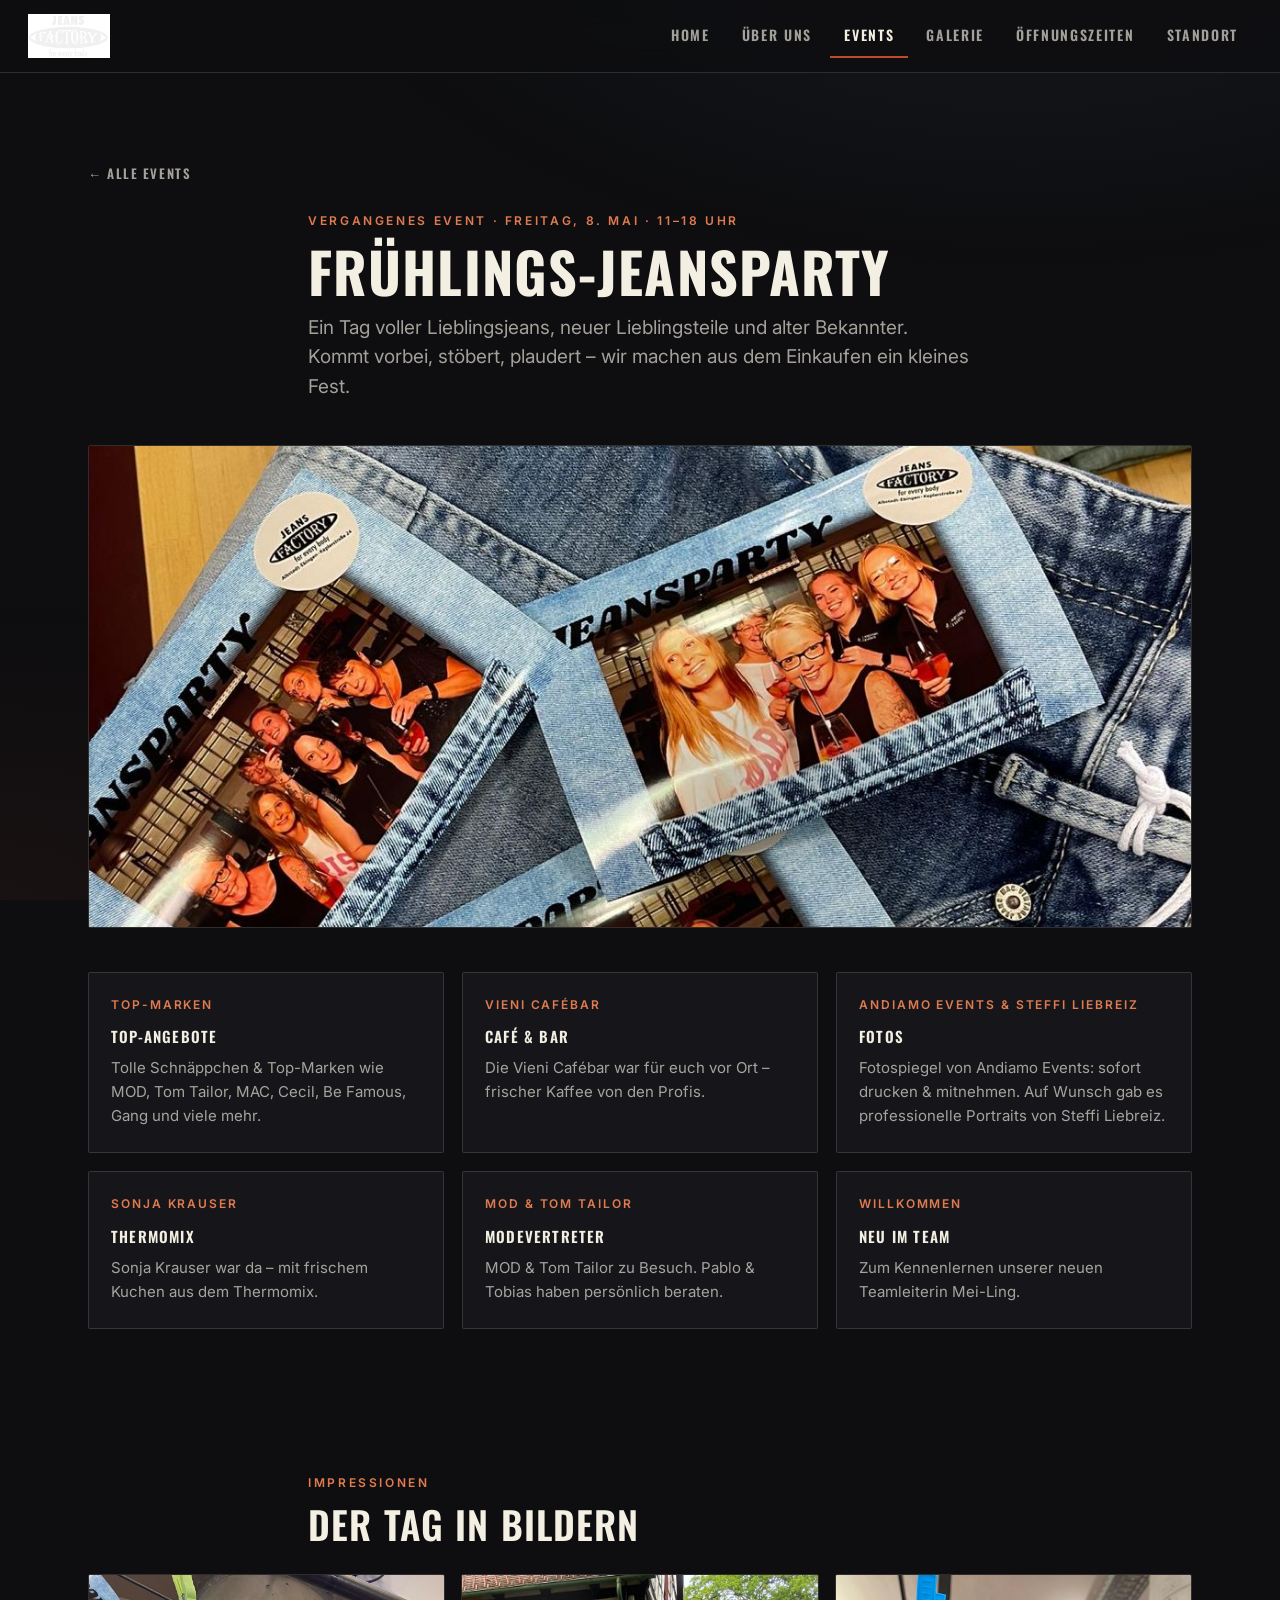
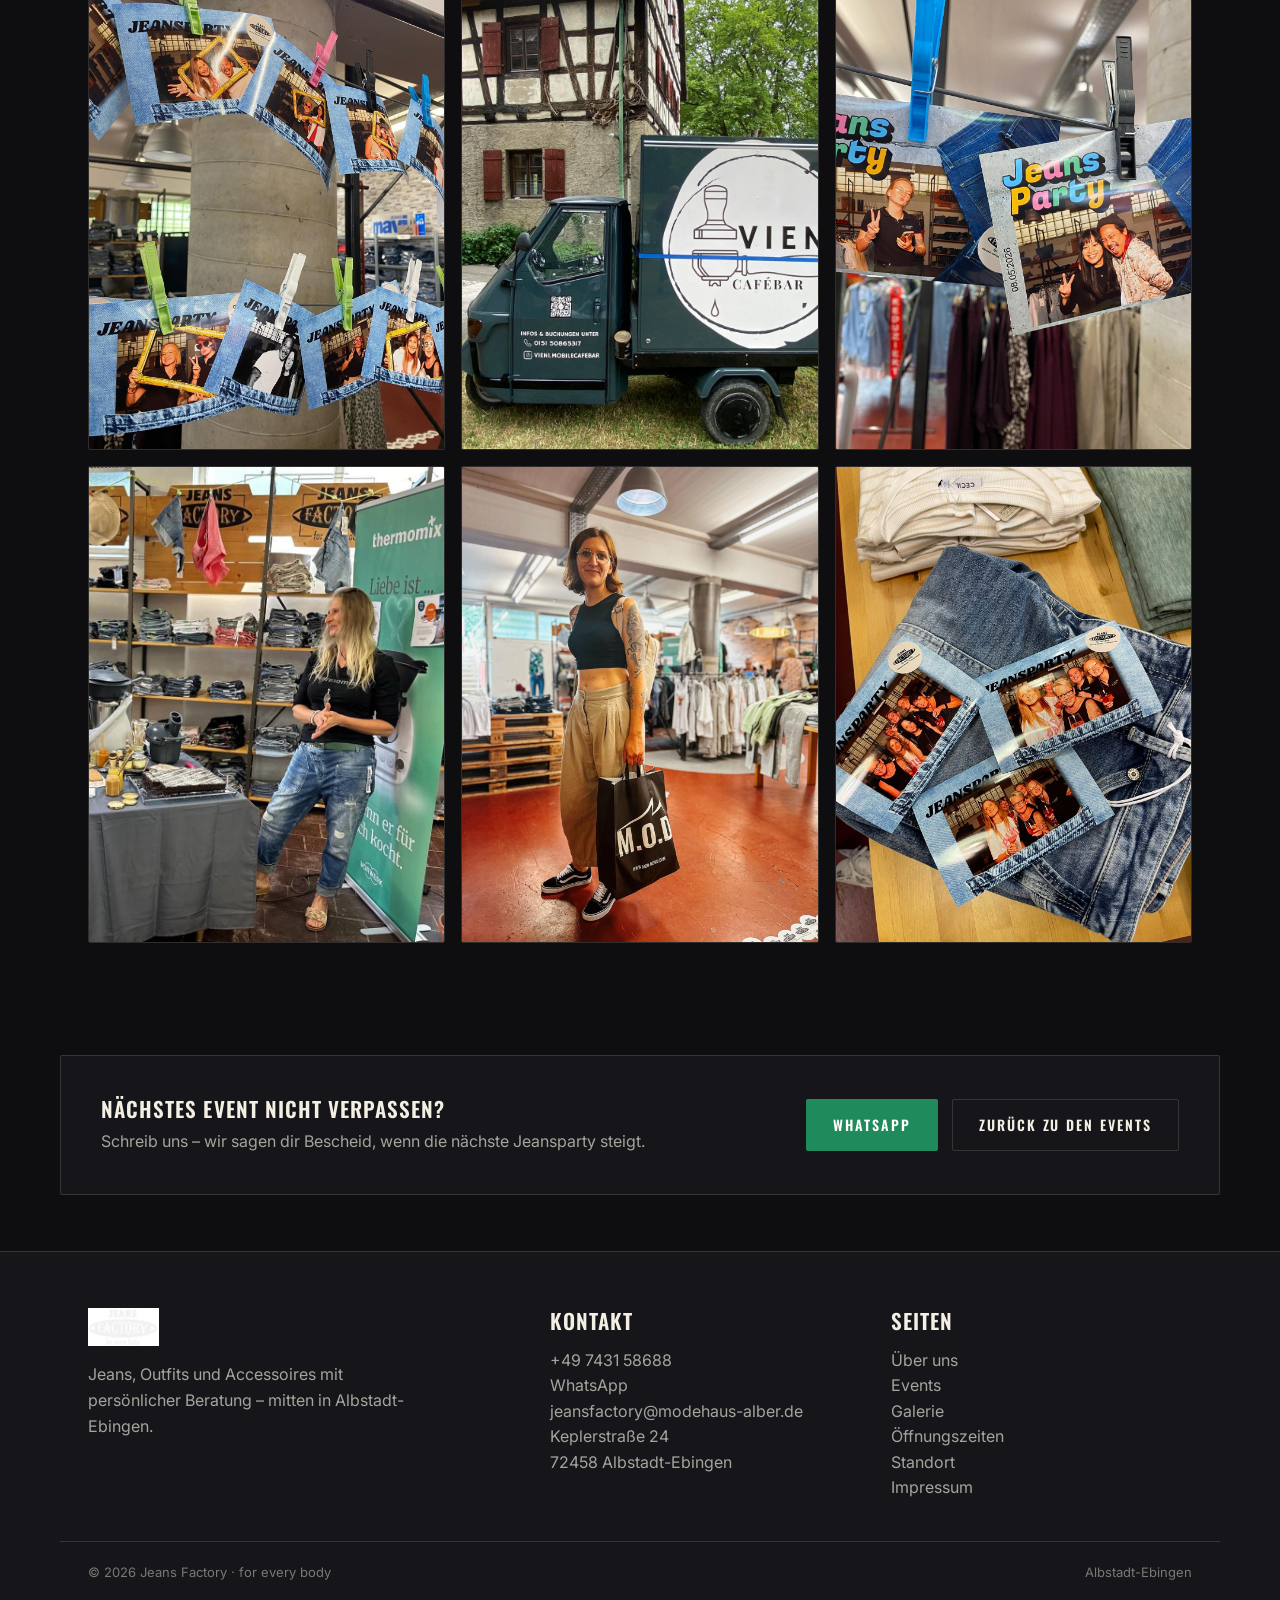
==== event-jeansparty-mai.html @ 7f58d4c2 "Add files via upload" ====
<!DOCTYPE html>
<html lang="de">
<head>
<meta charset="UTF-8">
<meta name="viewport" content="width=device-width, initial-scale=1.0">
<title>Frühlings-Jeansparty · 8. Mai | Jeans Factory Albstadt-Ebingen</title>
<meta name="description" content="Rückblick auf unsere Frühlings-Jeansparty am 8. Mai – Top-Angebote, Cafébar, Fotospiegel, Kuchen aus dem Thermomix und Modevertreter zu Besuch.">
<link rel="stylesheet" href="site.css">
</head>
<body>

<header class="site-header">
  <a class="logo-chip" href="index.html"><img src="assets/logo-jeansfactory.png" alt="Jeans Factory – for every body"></a>
  <button class="nav-toggle" aria-label="Menü">☰</button>
  <nav class="site-nav">
    <a href="index.html">Home</a>
    <a href="ueber-uns.html">Über uns</a>
    <a href="events.html" class="active">Events</a>
    <a href="galerie.html">Galerie</a>
    <a href="oeffnungszeiten.html">Öffnungszeiten</a>
    <a href="standort.html">Standort</a>
  </nav>
</header>

<main>
<section class="section">
  <div class="wrap" style="margin-bottom: 24px;">
    <a class="back-link" href="events.html">← Alle Events</a>
  </div>

  <div class="wrap section-head reveal">
    <p class="eyebrow">Vergangenes Event · Freitag, 8. Mai · 11–18 Uhr</p>
    <h1 class="h1">Frühlings-Jeansparty</h1>
    <p class="lead">Ein Tag voller Lieblingsjeans, neuer Lieblingsteile und alter Bekannter. Kommt vorbei, stöbert, plaudert – wir machen aus dem Einkaufen ein kleines Fest.</p>
  </div>

  <div class="wrap reveal" style="margin-bottom: 44px;">
    <div class="photo" style="aspect-ratio: 16/7;">
      <img src="assets/event-jeansparty-photos.jpeg" alt="Erinnerungsfotos der Frühlings-Jeansparty">
    </div>
  </div>

  <div class="wrap reveal">
    <div class="event-facts">
      <div class="event-fact">
        <span class="kicker">Top-Marken</span>
        <h3>Top-Angebote</h3>
        <p>Tolle Schnäppchen &amp; Top-Marken wie MOD, Tom Tailor, MAC, Cecil, Be Famous, Gang und viele mehr.</p>
      </div>
      <div class="event-fact">
        <span class="kicker">Vieni Cafébar</span>
        <h3>Café &amp; Bar</h3>
        <p>Die Vieni Cafébar war für euch vor Ort – frischer Kaffee von den Profis.</p>
      </div>
      <div class="event-fact">
        <span class="kicker">Andiamo Events &amp; Steffi Liebreiz</span>
        <h3>Fotos</h3>
        <p>Fotospiegel von Andiamo Events: sofort drucken &amp; mitnehmen. Auf Wunsch gab es professionelle Portraits von Steffi Liebreiz.</p>
      </div>
      <div class="event-fact">
        <span class="kicker">Sonja Krauser</span>
        <h3>Thermomix</h3>
        <p>Sonja Krauser war da – mit frischem Kuchen aus dem Thermomix.</p>
      </div>
      <div class="event-fact">
        <span class="kicker">MOD &amp; Tom Tailor</span>
        <h3>Modevertreter</h3>
        <p>MOD &amp; Tom Tailor zu Besuch. Pablo &amp; Tobias haben persönlich beraten.</p>
      </div>
      <div class="event-fact">
        <span class="kicker">Willkommen</span>
        <h3>Neu im Team</h3>
        <p>Zum Kennenlernen unserer neuen Teamleiterin Mei-Ling.</p>
      </div>
    </div>
  </div>
</section>

<section class="section-tight">
  <div class="wrap section-head reveal" style="margin-bottom: 28px;">
    <p class="eyebrow">Impressionen</p>
    <h2 class="h2">Der Tag in Bildern</h2>
  </div>
  <div class="wrap event-gallery">
    <div class="photo reveal" style="aspect-ratio: 3/4;"><img src="assets/event-photobooth.jpeg" alt="Fotobox-Bilder an der Wäscheleine"></div>
    <div class="photo reveal" style="aspect-ratio: 3/4; transition-delay: .1s;"><img src="assets/event-cafebar.jpeg" alt="Mobile Cafébar Vieni"></div>
    <div class="photo reveal" style="aspect-ratio: 3/4; transition-delay: .2s;"><img src="assets/event-cake.jpeg" alt="Kuchen aus dem Thermomix"></div>
    <div class="photo reveal" style="aspect-ratio: 3/4;"><img src="assets/event-thermomix.jpeg" alt="Thermomix-Vorführung im Laden"></div>
    <div class="photo reveal" style="aspect-ratio: 3/4; transition-delay: .1s;"><img src="assets/event-mod-shopper.jpeg" alt="Zufriedene Kundin mit Einkaufstasche"></div>
    <div class="photo reveal" style="aspect-ratio: 3/4; transition-delay: .2s;"><img src="assets/event-jeansparty-photos.jpeg" alt="Jeansparty-Erinnerungsfotos"></div>
  </div>
</section>

<section class="section-tight">
  <div class="wrap panel reveal" style="padding: 40px; display: flex; align-items: center; justify-content: space-between; gap: 24px; flex-wrap: wrap;">
    <div>
      <h2 class="h3" style="margin-bottom: 8px;">Nächstes Event nicht verpassen?</h2>
      <p class="muted">Schreib uns – wir sagen dir Bescheid, wenn die nächste Jeansparty steigt.</p>
    </div>
    <div style="display: flex; gap: 14px; flex-wrap: wrap;">
      <a class="btn btn-whatsapp" href="https://wa.me/49743158688">WhatsApp</a>
      <a class="btn btn-ghost" href="events.html">Zurück zu den Events</a>
    </div>
  </div>
</section>
</main>

<footer class="site-footer">
  <div class="wrap footer-grid">
    <div>
      <a class="logo-chip" href="index.html" style="margin-bottom: 16px;"><img src="assets/logo-jeansfactory.png" alt="Jeans Factory" style="height: 38px;"></a>
      <p class="muted" style="max-width: 320px;">Jeans, Outfits und Accessoires mit persönlicher Beratung – mitten in Albstadt-Ebingen.</p>
    </div>
    <div>
      <h3 class="h3">Kontakt</h3>
      <p><a href="tel:+49743158688">+49 7431 58688</a></p>
      <p><a href="https://wa.me/49743158688">WhatsApp</a></p>
      <p><a href="mailto:jeansfactory@modehaus-alber.de">jeansfactory@modehaus-alber.de</a></p>
      <p class="muted">Keplerstraße 24<br>72458 Albstadt-Ebingen</p>
    </div>
    <div>
      <h3 class="h3">Seiten</h3>
      <p><a href="ueber-uns.html">Über uns</a></p>
      <p><a href="events.html">Events</a></p>
      <p><a href="galerie.html">Galerie</a></p>
      <p><a href="oeffnungszeiten.html">Öffnungszeiten</a></p>
      <p><a href="standort.html">Standort</a></p>
      <p><a href="impressum.html">Impressum</a></p>
    </div>
  </div>
  <div class="wrap footer-note">
    <span>© 2026 Jeans Factory · for every body</span>
    <span>Albstadt-Ebingen</span>
  </div>
</footer>

<script src="site.js"></script>
</body>
</html>
---- site.css ----
/* Jeans Factory — Industrial dark site styles */
@import url('https://fonts.googleapis.com/css2?family=Bebas+Neue&family=Oswald:wght@500;600;700&family=Inter:wght@400;500;600;700&family=Caveat:wght@500;700&display=swap');

:root {
  --ink: #0E0E10;
  --ink-2: #16161a;
  --ink-3: #1e1e24;
  --concrete: #26262c;
  --bone: #F4EFE3;
  --bone-muted: rgba(244,239,227,0.65);
  --bone-soft: rgba(244,239,227,0.45);
  --rust: #C04A2B;
  --rust-soft: #E07B4F;
  --denim: #4A7396;
  --denim-light: #9DB6CC;
  --line: rgba(244,239,227,0.14);
  --font-banner: "Bebas Neue", "Oswald", sans-serif;
  --font-headline: "Oswald", "Helvetica Neue", sans-serif;
  --font-body: "Inter", "Helvetica Neue", sans-serif;
  --font-script: "Caveat", cursive;
}

* { box-sizing: border-box; margin: 0; padding: 0; }
html { scroll-behavior: smooth; }
body {
  background: var(--ink);
  color: var(--bone);
  font-family: var(--font-body);
  font-size: 16px;
  line-height: 1.6;
  -webkit-font-smoothing: antialiased;
}
body::before {
  content: "";
  position: fixed; inset: 0; z-index: 0; pointer-events: none;
  background:
    radial-gradient(1200px 600px at 80% -10%, rgba(74,115,150,0.10), transparent 60%),
    radial-gradient(900px 500px at 0% 100%, rgba(192,74,43,0.06), transparent 60%);
}
main { position: relative; z-index: 1; }
img { display: block; max-width: 100%; }
a { color: inherit; }

/* ---------- Header ---------- */
.site-header {
  position: sticky; top: 0; z-index: 50;
  display: flex; align-items: center; justify-content: space-between;
  gap: 24px;
  padding: 14px 28px;
  background: rgba(14,14,16,0.82);
  backdrop-filter: blur(14px);
  border-bottom: 1px solid var(--line);
}
.logo-chip {
  display: inline-flex; align-items: center;
  background: transparent;
  padding: 0;
  text-decoration: none;
}
.logo-chip img { height: 44px; width: auto; }
.site-nav { display: flex; align-items: center; gap: 4px; }
.site-nav a {
  font-family: var(--font-headline);
  font-weight: 600; font-size: 14px;
  letter-spacing: 0.12em; text-transform: uppercase;
  color: var(--bone-muted);
  text-decoration: none;
  white-space: nowrap;
  padding: 10px 14px;
  border-bottom: 2px solid transparent;
  transition: color .2s, border-color .2s;
}
.site-nav a:hover { color: var(--bone); }
.site-nav a.active { color: var(--bone); border-bottom-color: var(--rust); }
.nav-toggle {
  display: none;
  background: none; border: 1px solid var(--line); border-radius: 2px;
  color: var(--bone); font-size: 22px; line-height: 1;
  padding: 8px 12px; cursor: pointer;
}
@media (max-width: 1020px) {
  .nav-toggle { display: block; }
  .site-nav {
    position: absolute; top: 100%; left: 0; right: 0;
    flex-direction: column; align-items: stretch;
    background: rgba(14,14,16,0.97);
    border-bottom: 1px solid var(--line);
    padding: 8px 16px 16px;
    display: none;
  }
  .site-nav.open { display: flex; }
  .site-nav a { border-bottom: none; border-left: 2px solid transparent; }
  .site-nav a.active { border-left-color: var(--rust); }
}

/* ---------- Type ---------- */
.eyebrow {
  font-family: var(--font-body); font-weight: 600; font-size: 12px;
  letter-spacing: 0.22em; text-transform: uppercase;
  color: var(--rust-soft);
}
.h-banner {
  font-family: var(--font-banner);
  font-size: clamp(56px, 9vw, 128px);
  line-height: 0.9; letter-spacing: 0.02em;
  text-transform: uppercase;
}
.h1 {
  font-family: var(--font-headline); font-weight: 700;
  font-size: clamp(34px, 5vw, 56px);
  line-height: 1.05; text-transform: uppercase; letter-spacing: 0.02em;
}
.h2 {
  font-family: var(--font-headline); font-weight: 600;
  font-size: clamp(26px, 3.4vw, 38px);
  line-height: 1.1; text-transform: uppercase; letter-spacing: 0.03em;
}
.h3 {
  font-family: var(--font-headline); font-weight: 600;
  font-size: 21px; line-height: 1.2;
  text-transform: uppercase; letter-spacing: 0.05em;
}
.lead { font-size: 19px; line-height: 1.55; color: var(--bone-muted); }
.muted { color: var(--bone-muted); }
.script { font-family: var(--font-script); font-weight: 700; font-size: 30px; color: var(--rust-soft); line-height: 1.1; }

/* ---------- Layout ---------- */
.wrap { max-width: 1160px; margin: 0 auto; padding: 0 28px; }
.section { padding: 88px 0; }
.section-tight { padding: 56px 0; }
.section-head { display: grid; gap: 12px; margin-bottom: 44px; max-width: 720px; }

@media (max-width: 840px) {
  .wrap[style*="grid-template-columns"],
  form[style*="grid"] div[style*="grid-template-columns"] { grid-template-columns: 1fr !important; }
  .wrap div[style*="repeat(3, 1fr)"] { grid-template-columns: 1fr 1fr !important; }
  .section { padding: 56px 0; }
}

/* ---------- Buttons ---------- */
.btn {
  display: inline-flex; align-items: center; gap: 10px;
  font-family: var(--font-headline); font-weight: 600; font-size: 14px;
  letter-spacing: 0.14em; text-transform: uppercase;
  padding: 14px 26px;
  text-decoration: none; cursor: pointer;
  border-radius: 2px;
  border: 1px solid transparent;
  transition: transform .2s, background .2s, border-color .2s, color .2s;
}
.btn:hover { transform: translateY(-2px); }
.btn-primary { background: var(--rust); color: var(--bone); }
.btn-primary:hover { background: var(--rust-soft); }
.btn-ghost { border-color: var(--line); color: var(--bone); background: transparent; }
.btn-ghost:hover { border-color: var(--bone-soft); }
.btn-whatsapp { background: #1f8a5b; color: #fff; }
.btn-whatsapp:hover { background: #27a56e; }

/* ---------- Cards / surfaces ---------- */
.panel {
  background: var(--ink-2);
  border: 1px solid var(--line);
  border-radius: 2px;
}
.tag {
  display: inline-block;
  font-family: var(--font-headline); font-weight: 600; font-size: 13px;
  letter-spacing: 0.1em; text-transform: uppercase;
  border: 1px solid var(--line);
  color: var(--bone-muted);
  padding: 8px 16px; border-radius: 999px;
  transition: border-color .2s, color .2s;
}
.tag:hover { border-color: var(--rust-soft); color: var(--bone); }

/* ---------- Photo treatment ---------- */
.photo {
  position: relative; overflow: hidden; border-radius: 2px;
  border: 1px solid var(--line);
}
.photo img { width: 100%; height: 100%; object-fit: cover; transition: transform .6s ease; }
.photo:hover img { transform: scale(1.04); }

/* ---------- Reveal on scroll ---------- */
.reveal { opacity: 0; transform: translateY(24px); transition: opacity .7s ease, transform .7s ease; }
.reveal.in { opacity: 1; transform: none; }
@media (prefers-reduced-motion: reduce) {
  .reveal { opacity: 1; transform: none; transition: none; }
  .photo img { transition: none; }
}

/* ---------- Opening hours table ---------- */
.hours { display: grid; gap: 0; }
.hours-row {
  display: flex; justify-content: space-between; align-items: baseline; gap: 24px;
  padding: 16px 0;
  border-bottom: 1px solid var(--line);
}
.hours-row .day { font-family: var(--font-headline); font-weight: 600; letter-spacing: 0.08em; text-transform: uppercase; font-size: 15px; }
.hours-row .time { font-size: 16px; color: var(--bone-muted); white-space: nowrap; }
.hours-row.today .day, .hours-row.today .time { color: var(--rust-soft); }
.open-badge {
  display: inline-flex; align-items: center; gap: 10px;
  font-family: var(--font-headline); font-weight: 600; font-size: 13px;
  letter-spacing: 0.12em; text-transform: uppercase;
  padding: 10px 18px; border-radius: 999px;
  border: 1px solid var(--line);
}
.open-badge .dot { width: 9px; height: 9px; border-radius: 50%; background: #37b06f; }
.open-badge.closed .dot { background: var(--rust); }

/* ---------- Footer ---------- */
.site-footer {
  border-top: 1px solid var(--line);
  padding: 56px 0 40px;
  background: var(--ink-2);
  position: relative; z-index: 1;
}
.footer-grid { display: grid; grid-template-columns: 1.4fr 1fr 1fr; gap: 40px; }
@media (max-width: 840px) { .footer-grid { grid-template-columns: 1fr; } }
.site-footer .h3 { margin-bottom: 14px; }
.site-footer a { color: var(--bone-muted); text-decoration: none; }
.site-footer a:hover { color: var(--bone); }
.footer-note { margin-top: 40px; padding-top: 20px; border-top: 1px solid var(--line); font-size: 13px; color: var(--bone-soft); display: flex; justify-content: space-between; flex-wrap: wrap; gap: 12px; }

/* ---------- Team ---------- */
.team-grid {
  display: grid;
  grid-template-columns: repeat(4, 1fr);
  gap: 24px;
}
@media (max-width: 900px) { .team-grid { grid-template-columns: 1fr 1fr; } }
@media (max-width: 520px) { .team-grid { grid-template-columns: 1fr; } }
.team-card { text-align: center; }
.team-photo {
  position: relative; overflow: hidden;
  aspect-ratio: 3/4; border-radius: 2px;
  border: 1px solid var(--line);
  background: var(--ink-3);
  margin-bottom: 16px;
}
.team-photo img { width: 100%; height: 100%; object-fit: cover; transition: transform .6s ease; }
.team-card:hover .team-photo img { transform: scale(1.04); }
.team-initials {
  position: absolute; inset: 0;
  display: flex; align-items: center; justify-content: center;
  font-family: var(--font-headline); font-weight: 700;
  font-size: 46px; letter-spacing: 0.04em;
  color: var(--bone-soft);
  background: linear-gradient(160deg, var(--ink-3), var(--concrete));
}
.team-name { font-family: var(--font-headline); font-weight: 600; font-size: 19px; letter-spacing: 0.03em; text-transform: uppercase; }
.team-role { color: var(--rust-soft); font-size: 14px; margin-top: 4px; }
.team-note { color: var(--bone-soft); font-size: 13px; margin-top: 6px; }

/* ---------- Event list & detail ---------- */
.event-list { display: grid; gap: 24px; }
.event-card {
  display: grid; grid-template-columns: 300px 1fr;
  gap: 0; overflow: hidden;
  background: var(--ink-2);
  border: 1px solid var(--line); border-radius: 2px;
  text-decoration: none; color: inherit;
  transition: border-color .2s, transform .2s;
}
.event-card:hover { border-color: var(--rust-soft); transform: translateY(-2px); }
.event-card-media { position: relative; overflow: hidden; min-height: 200px; }
.event-card-media img { width: 100%; height: 100%; object-fit: cover; transition: transform .6s ease; }
.event-card:hover .event-card-media img { transform: scale(1.05); }
.event-card-body { padding: 28px 30px; display: flex; flex-direction: column; justify-content: center; }
.event-date {
  font-family: var(--font-headline); font-weight: 600; font-size: 13px;
  letter-spacing: 0.14em; text-transform: uppercase; color: var(--rust-soft);
  margin-bottom: 8px;
}
.event-cta {
  font-family: var(--font-headline); font-weight: 600; font-size: 13px;
  letter-spacing: 0.12em; text-transform: uppercase; color: var(--bone);
  margin-top: 16px; display: inline-flex; align-items: center; gap: 8px;
}
@media (max-width: 720px) {
  .event-card { grid-template-columns: 1fr; }
  .event-card-media { min-height: 220px; }
}
.event-facts { display: grid; grid-template-columns: repeat(3, 1fr); gap: 18px; }
@media (max-width: 840px) { .event-facts { grid-template-columns: 1fr 1fr; } }
@media (max-width: 520px) { .event-facts { grid-template-columns: 1fr; } }
.event-fact {
  background: var(--ink-2); border: 1px solid var(--line); border-radius: 2px;
  padding: 22px 22px 24px;
}
.event-fact h3 { font-family: var(--font-headline); font-weight: 600; font-size: 15px; letter-spacing: 0.08em; text-transform: uppercase; margin-bottom: 8px; }
.event-fact .kicker { color: var(--rust-soft); font-size: 12px; letter-spacing: 0.16em; text-transform: uppercase; font-weight: 600; display: block; margin-bottom: 10px; }
.event-fact p { color: var(--bone-muted); font-size: 15px; }
.event-gallery { display: grid; grid-template-columns: repeat(3, 1fr); gap: 16px; }
@media (max-width: 840px) { .event-gallery { grid-template-columns: 1fr 1fr; } }
.back-link {
  font-family: var(--font-headline); font-weight: 600; font-size: 13px;
  letter-spacing: 0.12em; text-transform: uppercase; color: var(--bone-muted);
  text-decoration: none; display: inline-flex; gap: 8px; align-items: center;
}
.back-link:hover { color: var(--bone); }

/* ---------- Forms ---------- */
.field { display: grid; gap: 8px; }
.field label { font-family: var(--font-headline); font-weight: 600; font-size: 13px; letter-spacing: 0.1em; text-transform: uppercase; color: var(--bone-muted); }
.field input, .field textarea {
  background: var(--ink-3);
  border: 1px solid var(--line);
  border-radius: 2px;
  color: var(--bone);
  font-family: var(--font-body); font-size: 16px;
  padding: 13px 14px;
}
.field input:focus, .field textarea:focus { outline: none; border-color: var(--denim-light); }
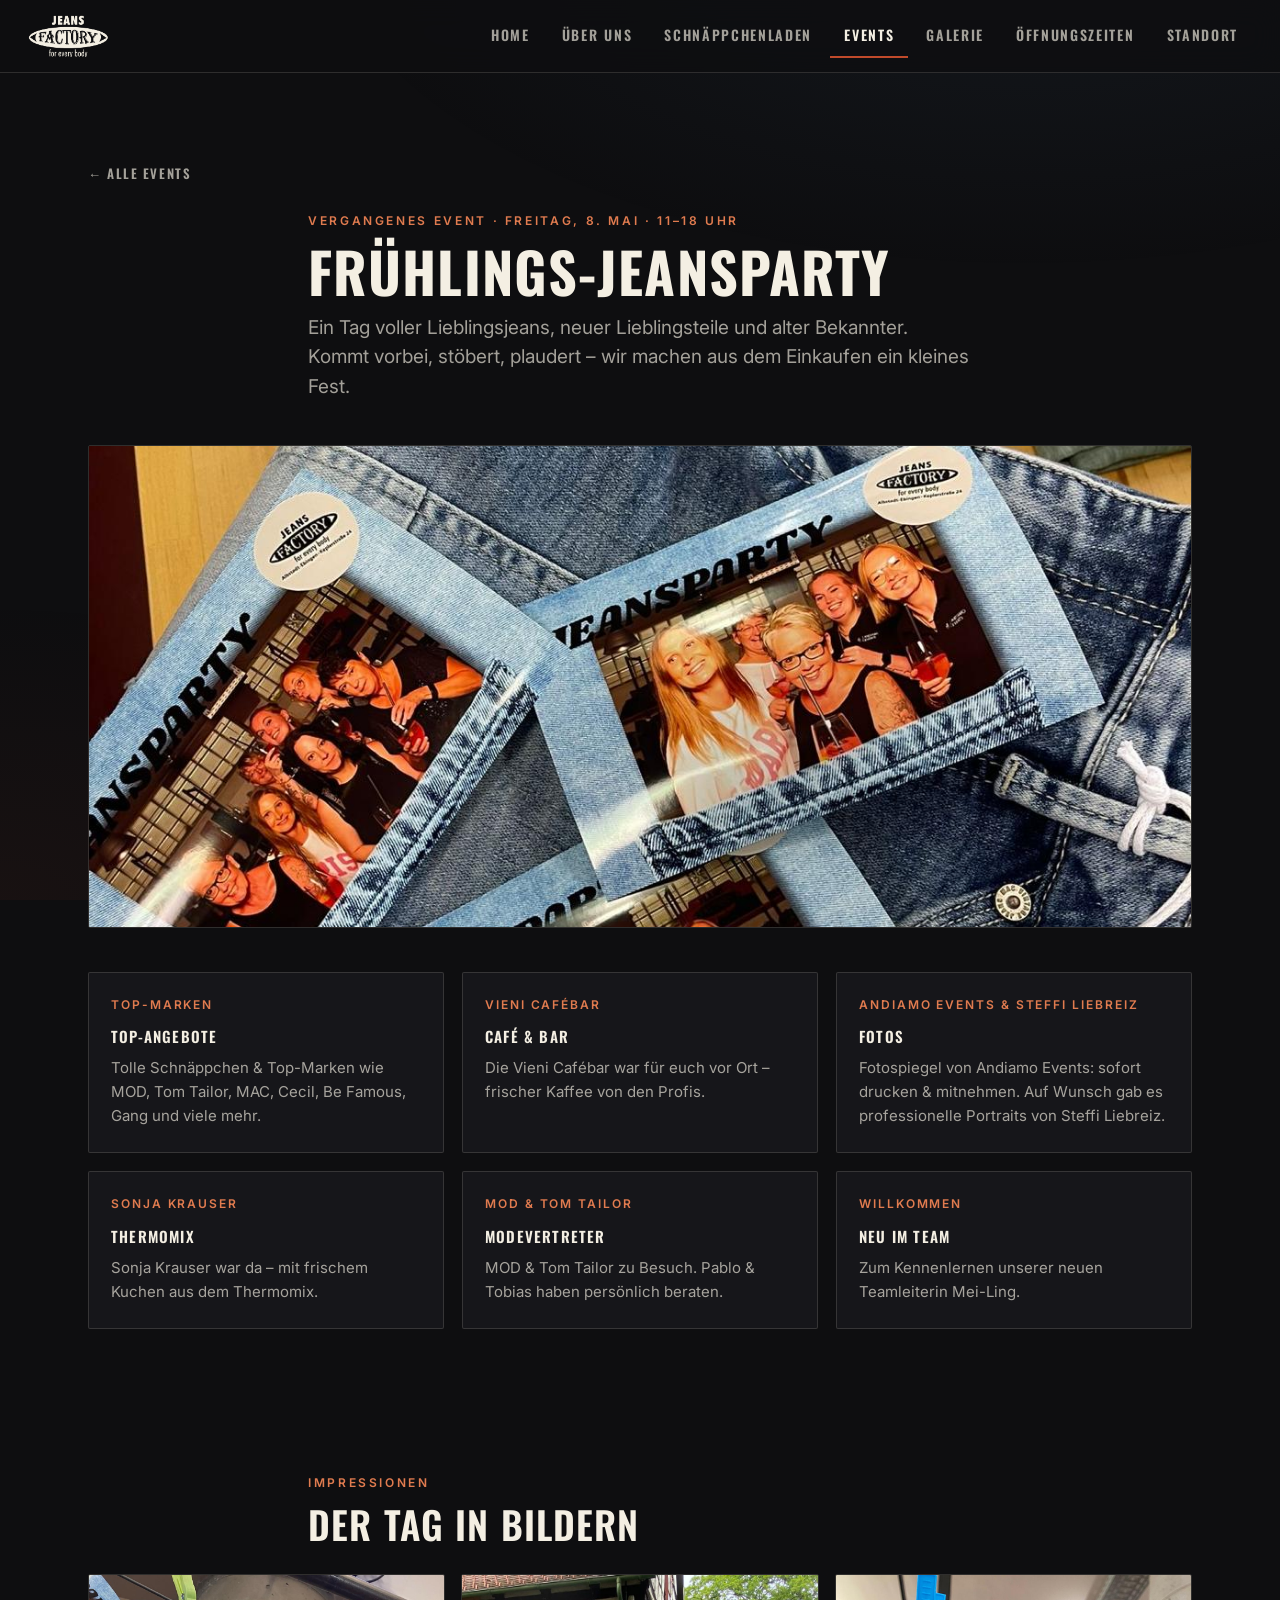
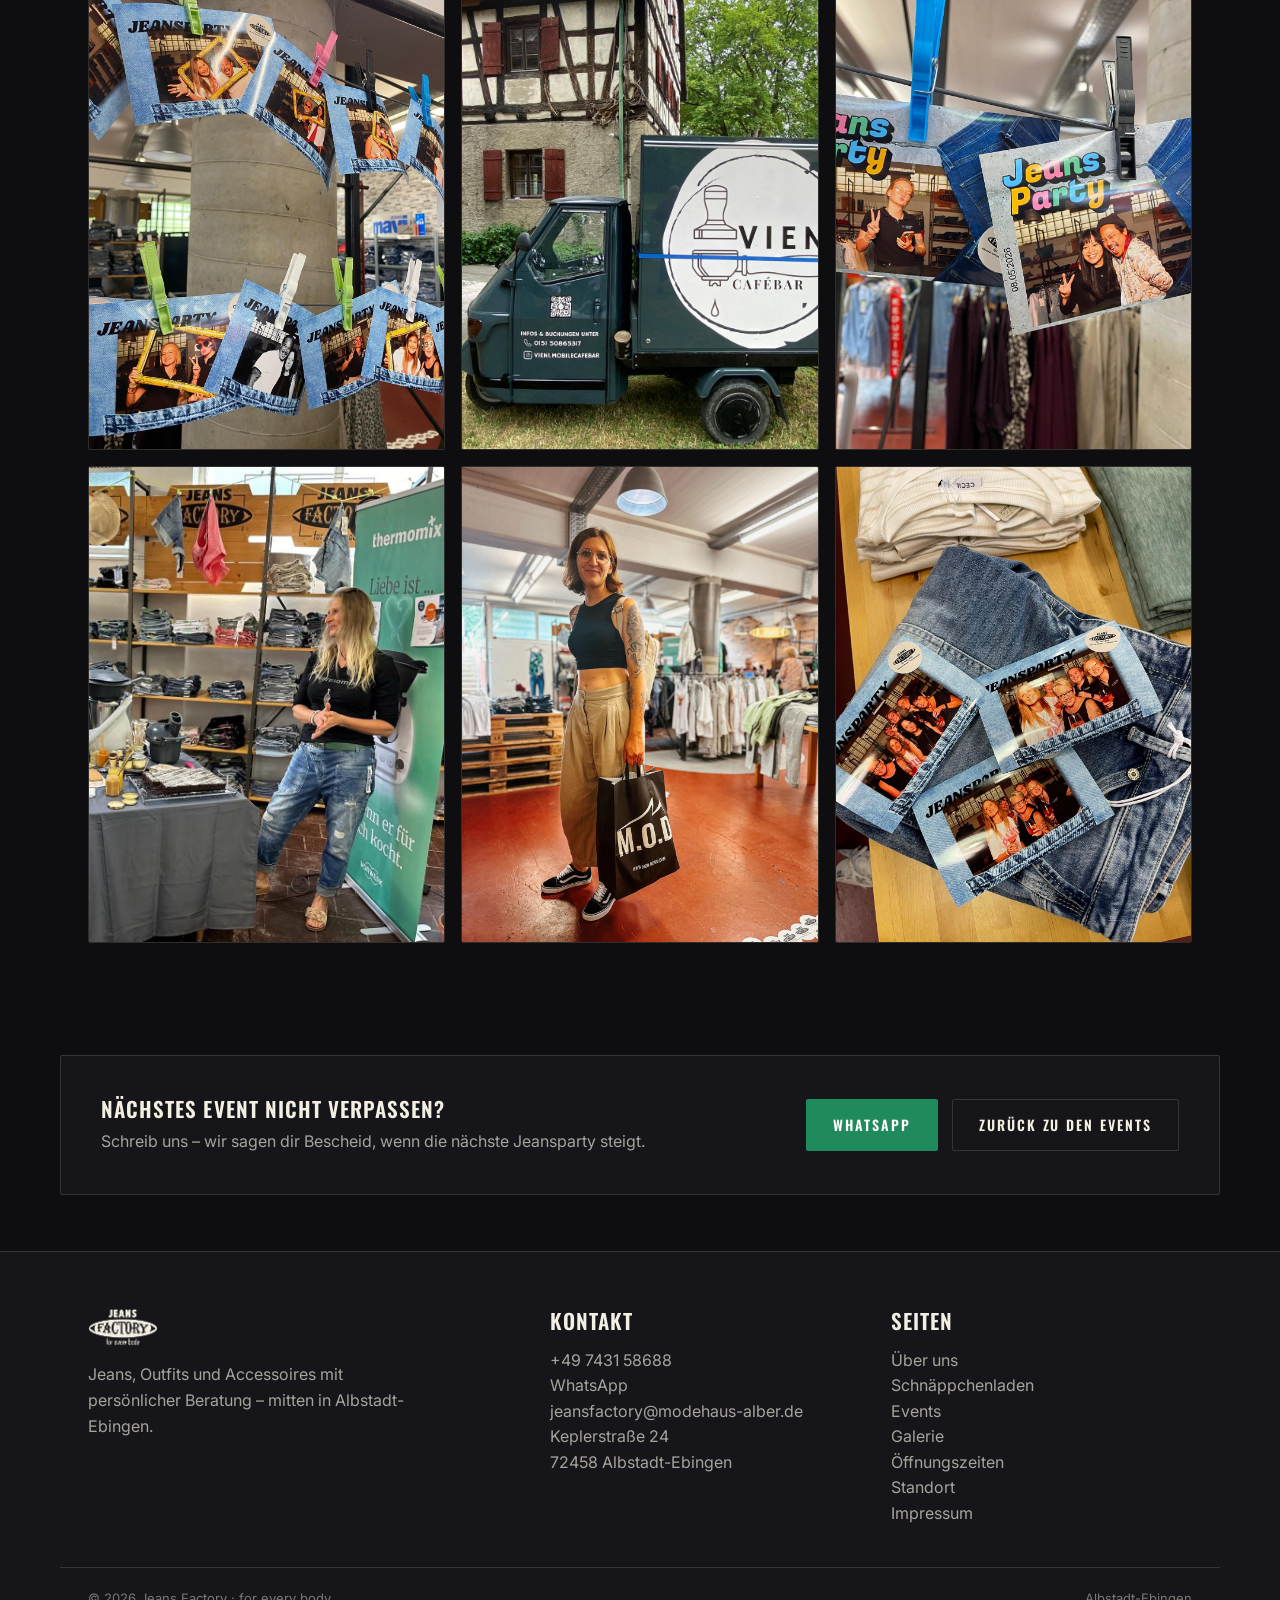
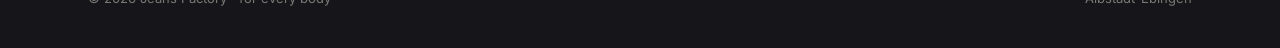
==== commit e94b1bf3: "Add files via upload" ====
--- a/event-jeansparty-mai.html
+++ b/event-jeansparty-mai.html
@@ -15,6 +15,7 @@
   <nav class="site-nav">
     <a href="index.html">Home</a>
     <a href="ueber-uns.html">Über uns</a>
+    <a href="schnaeppchenladen.html">Schnäppchenladen</a>
     <a href="events.html" class="active">Events</a>
     <a href="galerie.html">Galerie</a>
     <a href="oeffnungszeiten.html">Öffnungszeiten</a>
@@ -121,6 +122,7 @@
     <div>
       <h3 class="h3">Seiten</h3>
       <p><a href="ueber-uns.html">Über uns</a></p>
+      <p><a href="schnaeppchenladen.html">Schnäppchenladen</a></p>
       <p><a href="events.html">Events</a></p>
       <p><a href="galerie.html">Galerie</a></p>
       <p><a href="oeffnungszeiten.html">Öffnungszeiten</a></p>
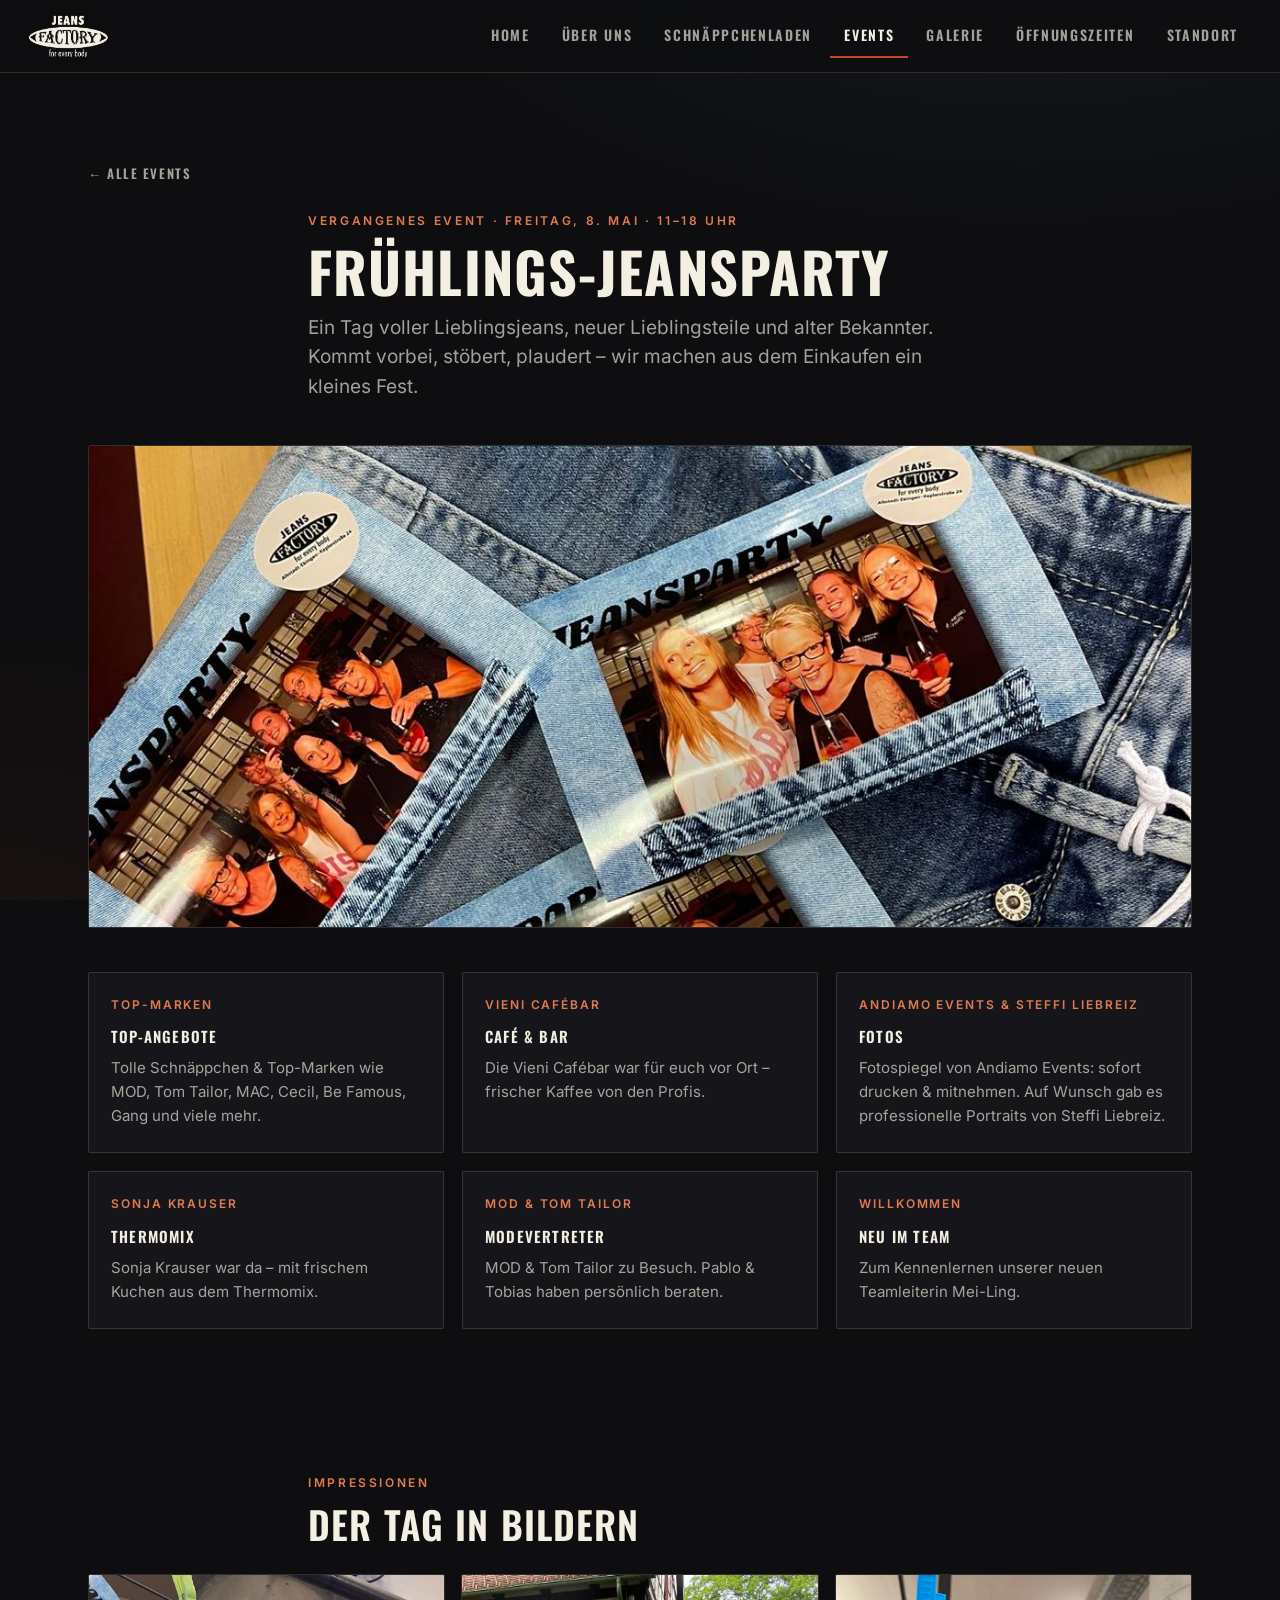
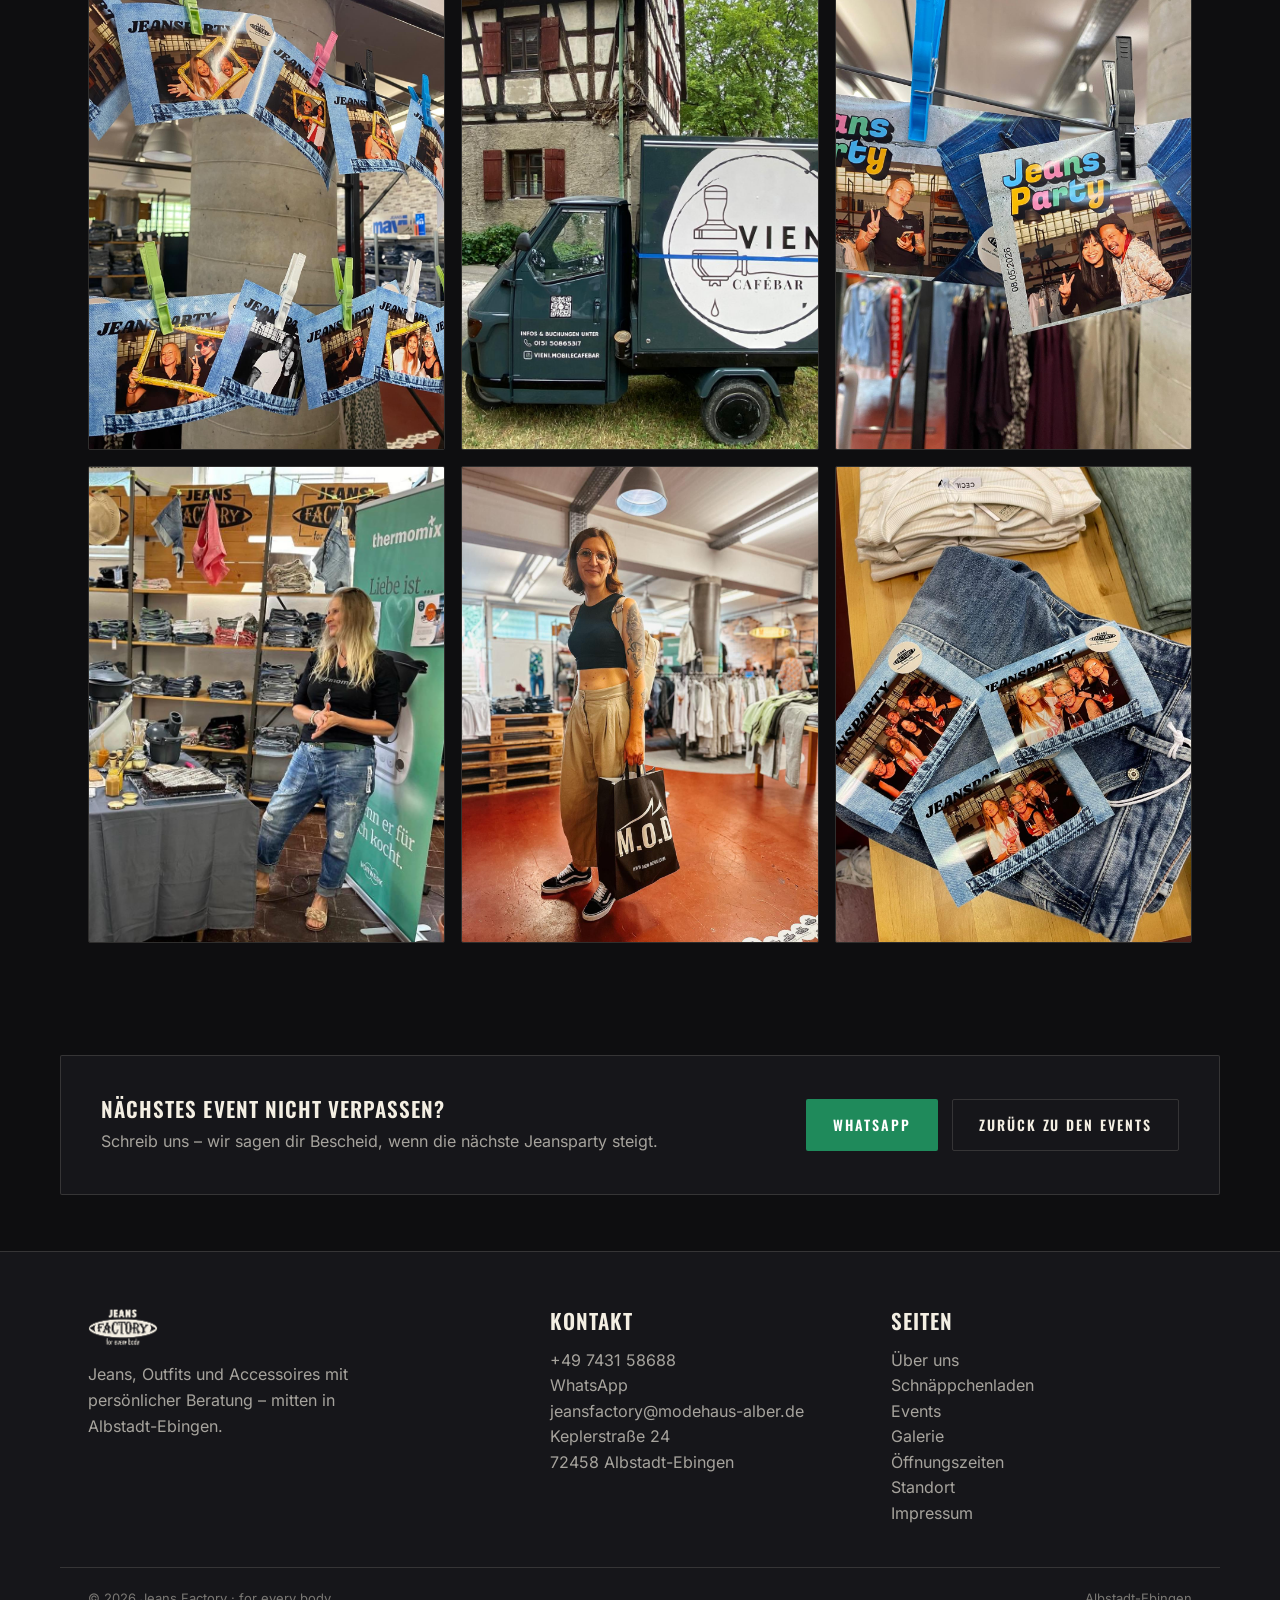
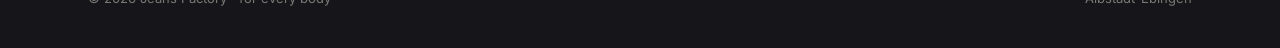
==== commit a9f39994: "Härte die Website gegen IT-Sicherheitsrisiken - Google Fonts selbst hosten statt von fonts.googleapi" ====
--- a/event-jeansparty-mai.html
+++ b/event-jeansparty-mai.html
@@ -3,6 +3,8 @@
 <head>
 <meta charset="UTF-8">
 <meta name="viewport" content="width=device-width, initial-scale=1.0">
+<meta http-equiv="Content-Security-Policy" content="default-src 'none'; script-src 'self'; style-src 'self' 'unsafe-inline'; img-src 'self' data:; font-src 'self'; frame-src https://www.google.com; connect-src 'self'; form-action 'self'; base-uri 'self'; upgrade-insecure-requests">
+<meta name="referrer" content="strict-origin-when-cross-origin">
 <title>Frühlings-Jeansparty · 8. Mai | Jeans Factory Albstadt-Ebingen</title>
 <meta name="description" content="Rückblick auf unsere Frühlings-Jeansparty am 8. Mai – Top-Angebote, Cafébar, Fotospiegel, Kuchen aus dem Thermomix und Modevertreter zu Besuch.">
 <link rel="stylesheet" href="site.css">
--- a/site.css
+++ b/site.css
@@ -1,5 +1,165 @@
 /* Jeans Factory — Industrial dark site styles */
-@import url('https://fonts.googleapis.com/css2?family=Bebas+Neue&family=Oswald:wght@500;600;700&family=Inter:wght@400;500;600;700&family=Caveat:wght@500;700&display=swap');
+/* Selbst gehostete Schriften (keine Anfragen an Google-Server) */
+@font-face {
+  font-family: 'Bebas Neue';
+  font-style: normal;
+  font-weight: 400;
+  font-display: swap;
+  src: url(assets/fonts/bebas-neue-latin-ext.woff2) format('woff2');
+  unicode-range: U+0100-02BA, U+02BD-02C5, U+02C7-02CC, U+02CE-02D7, U+02DD-02FF, U+0304, U+0308, U+0329, U+1D00-1DBF, U+1E00-1E9F, U+1EF2-1EFF, U+2020, U+20A0-20AB, U+20AD-20C0, U+2113, U+2C60-2C7F, U+A720-A7FF;
+}
+@font-face {
+  font-family: 'Bebas Neue';
+  font-style: normal;
+  font-weight: 400;
+  font-display: swap;
+  src: url(assets/fonts/bebas-neue-latin.woff2) format('woff2');
+  unicode-range: U+0000-00FF, U+0131, U+0152-0153, U+02BB-02BC, U+02C6, U+02DA, U+02DC, U+0304, U+0308, U+0329, U+2000-206F, U+20AC, U+2122, U+2191, U+2193, U+2212, U+2215, U+FEFF, U+FFFD;
+}
+@font-face {
+  font-family: 'Caveat';
+  font-style: normal;
+  font-weight: 500;
+  font-display: swap;
+  src: url(assets/fonts/caveat-latin-ext.woff2) format('woff2');
+  unicode-range: U+0100-02BA, U+02BD-02C5, U+02C7-02CC, U+02CE-02D7, U+02DD-02FF, U+0304, U+0308, U+0329, U+1D00-1DBF, U+1E00-1E9F, U+1EF2-1EFF, U+2020, U+20A0-20AB, U+20AD-20C0, U+2113, U+2C60-2C7F, U+A720-A7FF;
+}
+@font-face {
+  font-family: 'Caveat';
+  font-style: normal;
+  font-weight: 500;
+  font-display: swap;
+  src: url(assets/fonts/caveat-latin.woff2) format('woff2');
+  unicode-range: U+0000-00FF, U+0131, U+0152-0153, U+02BB-02BC, U+02C6, U+02DA, U+02DC, U+0304, U+0308, U+0329, U+2000-206F, U+20AC, U+2122, U+2191, U+2193, U+2212, U+2215, U+FEFF, U+FFFD;
+}
+@font-face {
+  font-family: 'Caveat';
+  font-style: normal;
+  font-weight: 700;
+  font-display: swap;
+  src: url(assets/fonts/caveat-latin-ext.woff2) format('woff2');
+  unicode-range: U+0100-02BA, U+02BD-02C5, U+02C7-02CC, U+02CE-02D7, U+02DD-02FF, U+0304, U+0308, U+0329, U+1D00-1DBF, U+1E00-1E9F, U+1EF2-1EFF, U+2020, U+20A0-20AB, U+20AD-20C0, U+2113, U+2C60-2C7F, U+A720-A7FF;
+}
+@font-face {
+  font-family: 'Caveat';
+  font-style: normal;
+  font-weight: 700;
+  font-display: swap;
+  src: url(assets/fonts/caveat-latin.woff2) format('woff2');
+  unicode-range: U+0000-00FF, U+0131, U+0152-0153, U+02BB-02BC, U+02C6, U+02DA, U+02DC, U+0304, U+0308, U+0329, U+2000-206F, U+20AC, U+2122, U+2191, U+2193, U+2212, U+2215, U+FEFF, U+FFFD;
+}
+@font-face {
+  font-family: 'Inter';
+  font-style: normal;
+  font-weight: 400;
+  font-display: swap;
+  src: url(assets/fonts/inter-latin-ext.woff2) format('woff2');
+  unicode-range: U+0100-02BA, U+02BD-02C5, U+02C7-02CC, U+02CE-02D7, U+02DD-02FF, U+0304, U+0308, U+0329, U+1D00-1DBF, U+1E00-1E9F, U+1EF2-1EFF, U+2020, U+20A0-20AB, U+20AD-20C0, U+2113, U+2C60-2C7F, U+A720-A7FF;
+}
+@font-face {
+  font-family: 'Inter';
+  font-style: normal;
+  font-weight: 400;
+  font-display: swap;
+  src: url(assets/fonts/inter-latin.woff2) format('woff2');
+  unicode-range: U+0000-00FF, U+0131, U+0152-0153, U+02BB-02BC, U+02C6, U+02DA, U+02DC, U+0304, U+0308, U+0329, U+2000-206F, U+20AC, U+2122, U+2191, U+2193, U+2212, U+2215, U+FEFF, U+FFFD;
+}
+@font-face {
+  font-family: 'Inter';
+  font-style: normal;
+  font-weight: 500;
+  font-display: swap;
+  src: url(assets/fonts/inter-latin-ext.woff2) format('woff2');
+  unicode-range: U+0100-02BA, U+02BD-02C5, U+02C7-02CC, U+02CE-02D7, U+02DD-02FF, U+0304, U+0308, U+0329, U+1D00-1DBF, U+1E00-1E9F, U+1EF2-1EFF, U+2020, U+20A0-20AB, U+20AD-20C0, U+2113, U+2C60-2C7F, U+A720-A7FF;
+}
+@font-face {
+  font-family: 'Inter';
+  font-style: normal;
+  font-weight: 500;
+  font-display: swap;
+  src: url(assets/fonts/inter-latin.woff2) format('woff2');
+  unicode-range: U+0000-00FF, U+0131, U+0152-0153, U+02BB-02BC, U+02C6, U+02DA, U+02DC, U+0304, U+0308, U+0329, U+2000-206F, U+20AC, U+2122, U+2191, U+2193, U+2212, U+2215, U+FEFF, U+FFFD;
+}
+@font-face {
+  font-family: 'Inter';
+  font-style: normal;
+  font-weight: 600;
+  font-display: swap;
+  src: url(assets/fonts/inter-latin-ext.woff2) format('woff2');
+  unicode-range: U+0100-02BA, U+02BD-02C5, U+02C7-02CC, U+02CE-02D7, U+02DD-02FF, U+0304, U+0308, U+0329, U+1D00-1DBF, U+1E00-1E9F, U+1EF2-1EFF, U+2020, U+20A0-20AB, U+20AD-20C0, U+2113, U+2C60-2C7F, U+A720-A7FF;
+}
+@font-face {
+  font-family: 'Inter';
+  font-style: normal;
+  font-weight: 600;
+  font-display: swap;
+  src: url(assets/fonts/inter-latin.woff2) format('woff2');
+  unicode-range: U+0000-00FF, U+0131, U+0152-0153, U+02BB-02BC, U+02C6, U+02DA, U+02DC, U+0304, U+0308, U+0329, U+2000-206F, U+20AC, U+2122, U+2191, U+2193, U+2212, U+2215, U+FEFF, U+FFFD;
+}
+@font-face {
+  font-family: 'Inter';
+  font-style: normal;
+  font-weight: 700;
+  font-display: swap;
+  src: url(assets/fonts/inter-latin-ext.woff2) format('woff2');
+  unicode-range: U+0100-02BA, U+02BD-02C5, U+02C7-02CC, U+02CE-02D7, U+02DD-02FF, U+0304, U+0308, U+0329, U+1D00-1DBF, U+1E00-1E9F, U+1EF2-1EFF, U+2020, U+20A0-20AB, U+20AD-20C0, U+2113, U+2C60-2C7F, U+A720-A7FF;
+}
+@font-face {
+  font-family: 'Inter';
+  font-style: normal;
+  font-weight: 700;
+  font-display: swap;
+  src: url(assets/fonts/inter-latin.woff2) format('woff2');
+  unicode-range: U+0000-00FF, U+0131, U+0152-0153, U+02BB-02BC, U+02C6, U+02DA, U+02DC, U+0304, U+0308, U+0329, U+2000-206F, U+20AC, U+2122, U+2191, U+2193, U+2212, U+2215, U+FEFF, U+FFFD;
+}
+@font-face {
+  font-family: 'Oswald';
+  font-style: normal;
+  font-weight: 500;
+  font-display: swap;
+  src: url(assets/fonts/oswald-latin-ext.woff2) format('woff2');
+  unicode-range: U+0100-02BA, U+02BD-02C5, U+02C7-02CC, U+02CE-02D7, U+02DD-02FF, U+0304, U+0308, U+0329, U+1D00-1DBF, U+1E00-1E9F, U+1EF2-1EFF, U+2020, U+20A0-20AB, U+20AD-20C0, U+2113, U+2C60-2C7F, U+A720-A7FF;
+}
+@font-face {
+  font-family: 'Oswald';
+  font-style: normal;
+  font-weight: 500;
+  font-display: swap;
+  src: url(assets/fonts/oswald-latin.woff2) format('woff2');
+  unicode-range: U+0000-00FF, U+0131, U+0152-0153, U+02BB-02BC, U+02C6, U+02DA, U+02DC, U+0304, U+0308, U+0329, U+2000-206F, U+20AC, U+2122, U+2191, U+2193, U+2212, U+2215, U+FEFF, U+FFFD;
+}
+@font-face {
+  font-family: 'Oswald';
+  font-style: normal;
+  font-weight: 600;
+  font-display: swap;
+  src: url(assets/fonts/oswald-latin-ext.woff2) format('woff2');
+  unicode-range: U+0100-02BA, U+02BD-02C5, U+02C7-02CC, U+02CE-02D7, U+02DD-02FF, U+0304, U+0308, U+0329, U+1D00-1DBF, U+1E00-1E9F, U+1EF2-1EFF, U+2020, U+20A0-20AB, U+20AD-20C0, U+2113, U+2C60-2C7F, U+A720-A7FF;
+}
+@font-face {
+  font-family: 'Oswald';
+  font-style: normal;
+  font-weight: 600;
+  font-display: swap;
+  src: url(assets/fonts/oswald-latin.woff2) format('woff2');
+  unicode-range: U+0000-00FF, U+0131, U+0152-0153, U+02BB-02BC, U+02C6, U+02DA, U+02DC, U+0304, U+0308, U+0329, U+2000-206F, U+20AC, U+2122, U+2191, U+2193, U+2212, U+2215, U+FEFF, U+FFFD;
+}
+@font-face {
+  font-family: 'Oswald';
+  font-style: normal;
+  font-weight: 700;
+  font-display: swap;
+  src: url(assets/fonts/oswald-latin-ext.woff2) format('woff2');
+  unicode-range: U+0100-02BA, U+02BD-02C5, U+02C7-02CC, U+02CE-02D7, U+02DD-02FF, U+0304, U+0308, U+0329, U+1D00-1DBF, U+1E00-1E9F, U+1EF2-1EFF, U+2020, U+20A0-20AB, U+20AD-20C0, U+2113, U+2C60-2C7F, U+A720-A7FF;
+}
+@font-face {
+  font-family: 'Oswald';
+  font-style: normal;
+  font-weight: 700;
+  font-display: swap;
+  src: url(assets/fonts/oswald-latin.woff2) format('woff2');
+  unicode-range: U+0000-00FF, U+0131, U+0152-0153, U+02BB-02BC, U+02C6, U+02DA, U+02DC, U+0304, U+0308, U+0329, U+2000-206F, U+20AC, U+2122, U+2191, U+2193, U+2212, U+2215, U+FEFF, U+FFFD;
+}
 
 :root {
   --ink: #0E0E10;
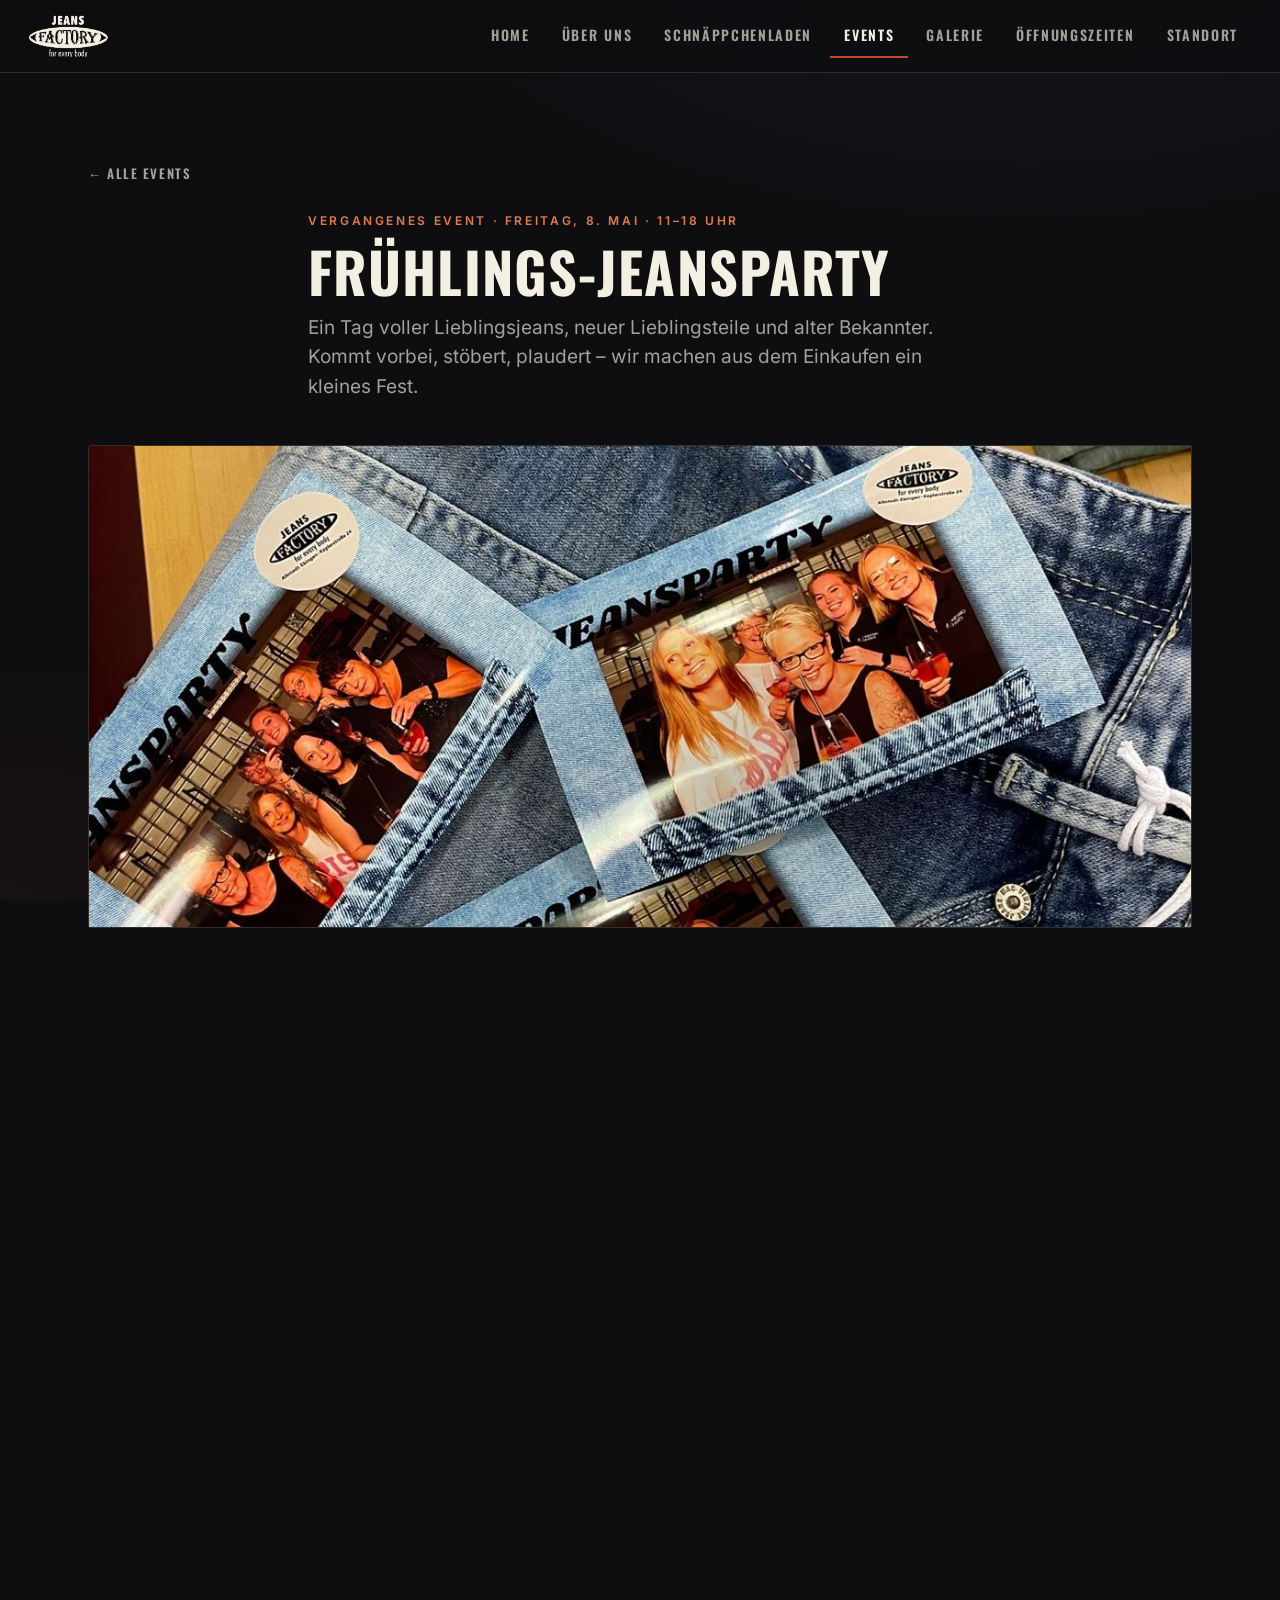
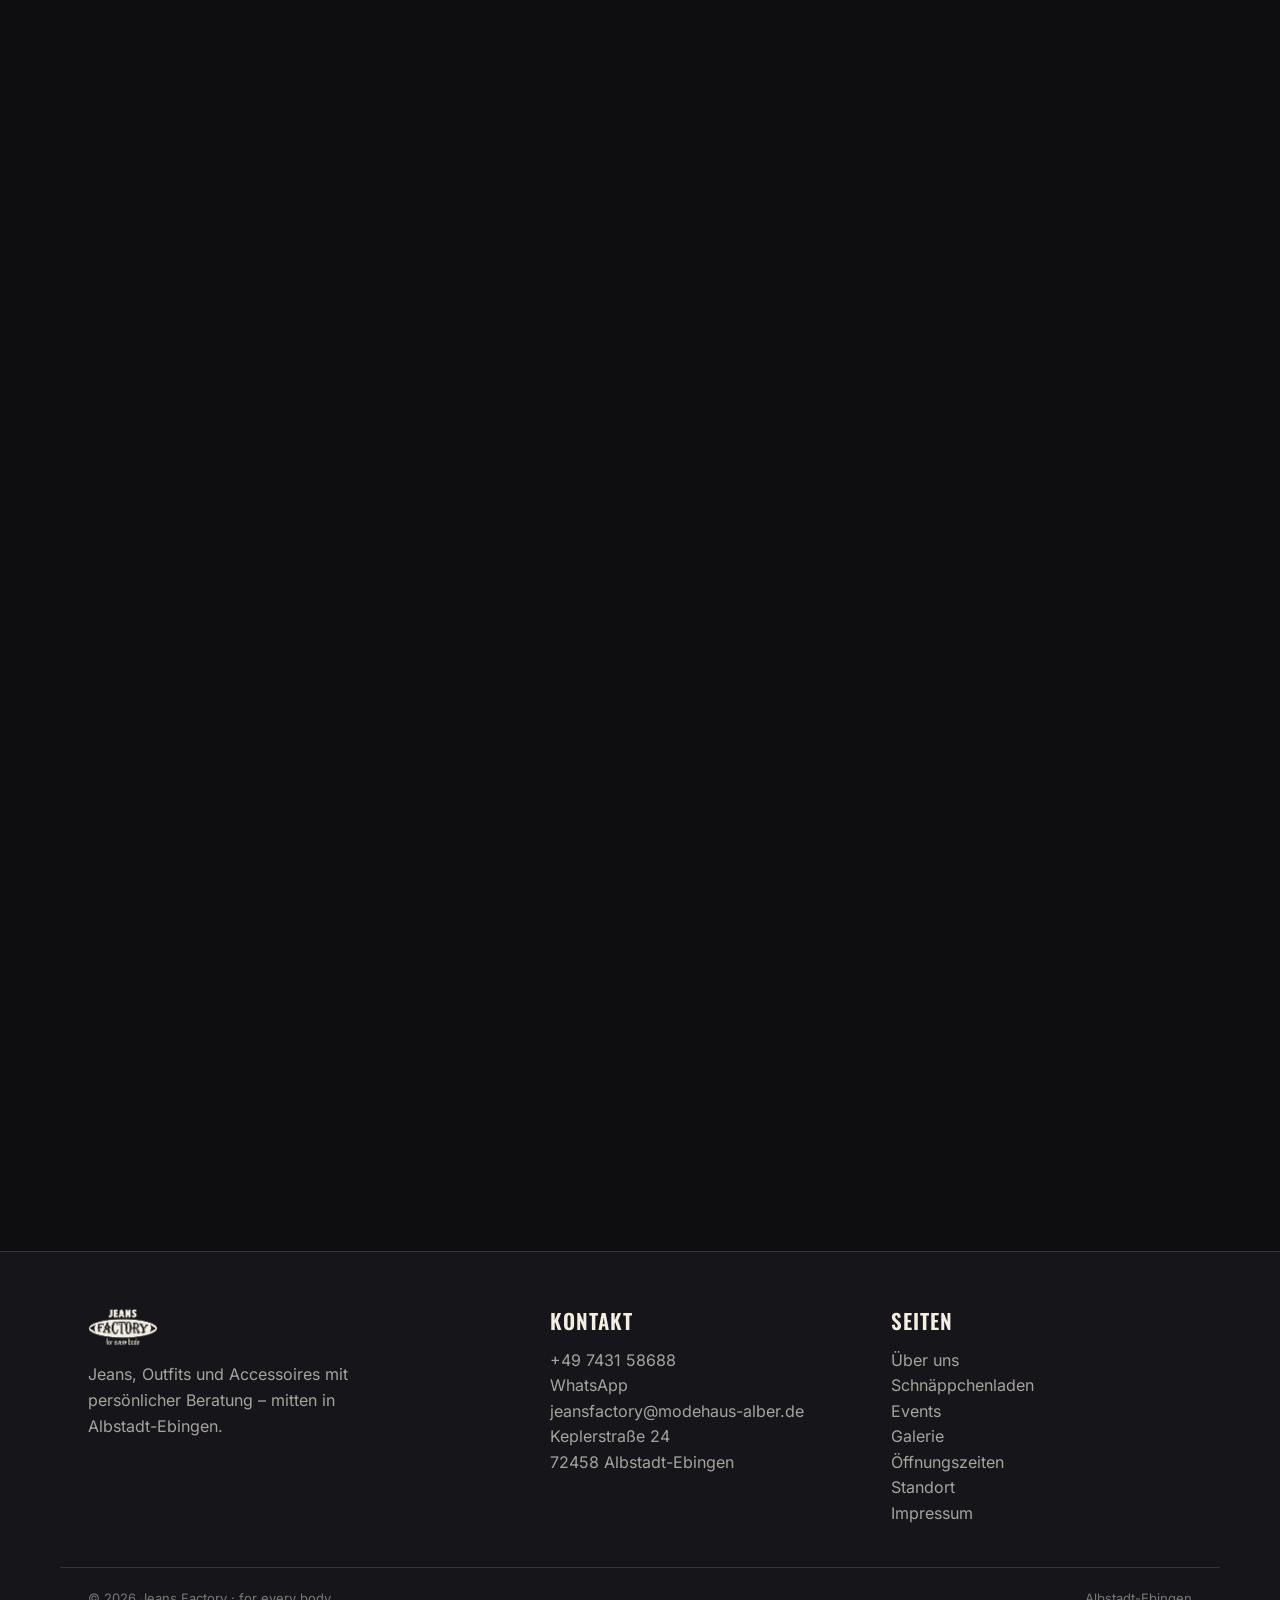
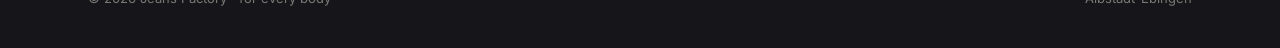
==== commit d27fbc96: "Verschärfe CSP maximal: keine Inline-Styles mehr, base-uri 'none' - Alle 189 Inline-Style-Attribute " ====
--- a/event-jeansparty-mai.html
+++ b/event-jeansparty-mai.html
@@ -3,7 +3,7 @@
 <head>
 <meta charset="UTF-8">
 <meta name="viewport" content="width=device-width, initial-scale=1.0">
-<meta http-equiv="Content-Security-Policy" content="default-src 'none'; script-src 'self'; style-src 'self' 'unsafe-inline'; img-src 'self' data:; font-src 'self'; frame-src https://www.google.com; connect-src 'self'; form-action 'self'; base-uri 'self'; upgrade-insecure-requests">
+<meta http-equiv="Content-Security-Policy" content="default-src 'none'; script-src 'self'; style-src 'self'; img-src 'self'; font-src 'self'; frame-src https://www.google.com; connect-src 'self'; form-action 'self'; base-uri 'none'; upgrade-insecure-requests">
 <meta name="referrer" content="strict-origin-when-cross-origin">
 <title>Frühlings-Jeansparty · 8. Mai | Jeans Factory Albstadt-Ebingen</title>
 <meta name="description" content="Rückblick auf unsere Frühlings-Jeansparty am 8. Mai – Top-Angebote, Cafébar, Fotospiegel, Kuchen aus dem Thermomix und Modevertreter zu Besuch.">
@@ -27,7 +27,7 @@
 
 <main>
 <section class="section">
-  <div class="wrap" style="margin-bottom: 24px;">
+  <div class="wrap u1">
     <a class="back-link" href="events.html">← Alle Events</a>
   </div>
 
@@ -37,8 +37,8 @@
     <p class="lead">Ein Tag voller Lieblingsjeans, neuer Lieblingsteile und alter Bekannter. Kommt vorbei, stöbert, plaudert – wir machen aus dem Einkaufen ein kleines Fest.</p>
   </div>
 
-  <div class="wrap reveal" style="margin-bottom: 44px;">
-    <div class="photo" style="aspect-ratio: 16/7;">
+  <div class="wrap reveal u2">
+    <div class="photo u3">
       <img src="assets/event-jeansparty-photos.jpeg" alt="Erinnerungsfotos der Frühlings-Jeansparty">
     </div>
   </div>
@@ -80,27 +80,27 @@
 </section>
 
 <section class="section-tight">
-  <div class="wrap section-head reveal" style="margin-bottom: 28px;">
+  <div class="wrap section-head reveal u4">
     <p class="eyebrow">Impressionen</p>
     <h2 class="h2">Der Tag in Bildern</h2>
   </div>
   <div class="wrap event-gallery">
-    <div class="photo reveal" style="aspect-ratio: 3/4;"><img src="assets/event-photobooth.jpeg" alt="Fotobox-Bilder an der Wäscheleine"></div>
-    <div class="photo reveal" style="aspect-ratio: 3/4; transition-delay: .1s;"><img src="assets/event-cafebar.jpeg" alt="Mobile Cafébar Vieni"></div>
-    <div class="photo reveal" style="aspect-ratio: 3/4; transition-delay: .2s;"><img src="assets/event-cake.jpeg" alt="Kuchen aus dem Thermomix"></div>
-    <div class="photo reveal" style="aspect-ratio: 3/4;"><img src="assets/event-thermomix.jpeg" alt="Thermomix-Vorführung im Laden"></div>
-    <div class="photo reveal" style="aspect-ratio: 3/4; transition-delay: .1s;"><img src="assets/event-mod-shopper.jpeg" alt="Zufriedene Kundin mit Einkaufstasche"></div>
-    <div class="photo reveal" style="aspect-ratio: 3/4; transition-delay: .2s;"><img src="assets/event-jeansparty-photos.jpeg" alt="Jeansparty-Erinnerungsfotos"></div>
+    <div class="photo reveal u5"><img src="assets/event-photobooth.jpeg" alt="Fotobox-Bilder an der Wäscheleine"></div>
+    <div class="photo reveal u6"><img src="assets/event-cafebar.jpeg" alt="Mobile Cafébar Vieni"></div>
+    <div class="photo reveal u7"><img src="assets/event-cake.jpeg" alt="Kuchen aus dem Thermomix"></div>
+    <div class="photo reveal u5"><img src="assets/event-thermomix.jpeg" alt="Thermomix-Vorführung im Laden"></div>
+    <div class="photo reveal u6"><img src="assets/event-mod-shopper.jpeg" alt="Zufriedene Kundin mit Einkaufstasche"></div>
+    <div class="photo reveal u7"><img src="assets/event-jeansparty-photos.jpeg" alt="Jeansparty-Erinnerungsfotos"></div>
   </div>
 </section>
 
 <section class="section-tight">
-  <div class="wrap panel reveal" style="padding: 40px; display: flex; align-items: center; justify-content: space-between; gap: 24px; flex-wrap: wrap;">
+  <div class="wrap panel reveal u8">
     <div>
-      <h2 class="h3" style="margin-bottom: 8px;">Nächstes Event nicht verpassen?</h2>
+      <h2 class="h3 u9">Nächstes Event nicht verpassen?</h2>
       <p class="muted">Schreib uns – wir sagen dir Bescheid, wenn die nächste Jeansparty steigt.</p>
     </div>
-    <div style="display: flex; gap: 14px; flex-wrap: wrap;">
+    <div class="u10">
       <a class="btn btn-whatsapp" href="https://wa.me/49743158688">WhatsApp</a>
       <a class="btn btn-ghost" href="events.html">Zurück zu den Events</a>
     </div>
@@ -111,8 +111,8 @@
 <footer class="site-footer">
   <div class="wrap footer-grid">
     <div>
-      <a class="logo-chip" href="index.html" style="margin-bottom: 16px;"><img src="assets/logo-jeansfactory.png" alt="Jeans Factory" style="height: 38px;"></a>
-      <p class="muted" style="max-width: 320px;">Jeans, Outfits und Accessoires mit persönlicher Beratung – mitten in Albstadt-Ebingen.</p>
+      <a class="logo-chip u11" href="index.html"><img class="u12" src="assets/logo-jeansfactory.png" alt="Jeans Factory"></a>
+      <p class="muted u13">Jeans, Outfits und Accessoires mit persönlicher Beratung – mitten in Albstadt-Ebingen.</p>
     </div>
     <div>
       <h3 class="h3">Kontakt</h3>
--- a/site.css
+++ b/site.css
@@ -291,9 +291,6 @@
 .section-head { display: grid; gap: 12px; margin-bottom: 44px; max-width: 720px; }
 
 @media (max-width: 840px) {
-  .wrap[style*="grid-template-columns"],
-  form[style*="grid"] div[style*="grid-template-columns"] { grid-template-columns: 1fr !important; }
-  .wrap div[style*="repeat(3, 1fr)"] { grid-template-columns: 1fr 1fr !important; }
   .section { padding: 56px 0; }
 }
 
@@ -473,3 +470,114 @@
   padding: 13px 14px;
 }
 .field input:focus, .field textarea:focus { outline: none; border-color: var(--denim-light); }
+
+/* ---------- Galerie (galerie.html) ---------- */
+.masonry { columns: 3; column-gap: 18px; }
+.masonry .photo { margin-bottom: 18px; break-inside: avoid; }
+@media (max-width: 900px) { .masonry { columns: 2; } }
+@media (max-width: 560px) { .masonry { columns: 1; } }
+.lightbox {
+  position: fixed; inset: 0; z-index: 100;
+  background: rgba(14,14,16,0.94);
+  display: none; align-items: center; justify-content: center;
+  padding: 40px; cursor: zoom-out;
+}
+.lightbox.open { display: flex; }
+.lightbox img { max-width: 100%; max-height: 100%; object-fit: contain; }
+
+/* ---------- Aus Inline-Styles generierte Utility-Klassen (CSP: style-src 'self') ---------- */
+.u1 { margin-bottom: 24px !important; }
+.u2 { margin-bottom: 44px !important; }
+.u3 { aspect-ratio: 16/7 !important; }
+.u4 { margin-bottom: 28px !important; }
+.u5 { aspect-ratio: 3/4 !important; }
+.u6 { aspect-ratio: 3/4 !important; transition-delay: .1s !important; }
+.u7 { aspect-ratio: 3/4 !important; transition-delay: .2s !important; }
+.u8 { padding: 40px !important; display: flex !important; align-items: center !important; justify-content: space-between !important; gap: 24px !important; flex-wrap: wrap !important; }
+.u9 { margin-bottom: 8px !important; }
+.u10 { display: flex !important; gap: 14px !important; flex-wrap: wrap !important; }
+.u11 { margin-bottom: 16px !important; }
+.u12 { height: 38px !important; }
+.u13 { max-width: 320px !important; }
+.u14 { margin-bottom: 10px !important; }
+.u15 { display: flex !important; gap: 14px !important; flex-wrap: wrap !important; margin-top: 8px !important; }
+.u16 { margin-bottom: 32px !important; }
+.u17 { font-size: 0.6em !important; letter-spacing: 0.06em !important; }
+.u18 { background: var(--ink-2) !important; border-top: 1px solid var(--line) !important; }
+.u19 { max-width: 760px !important; }
+.u20 { margin: 12px 0 40px !important; }
+.u21 { margin-bottom: 12px !important; }
+.u22 { position: relative !important; min-height: 82vh !important; display: flex !important; align-items: flex-end !important; overflow: hidden !important; }
+.u23 { position: absolute !important; inset: 0 !important; width: 100% !important; height: 100% !important; object-fit: cover !important; }
+.u24 { position: absolute !important; inset: 0 !important; background: linear-gradient(180deg, rgba(14,14,16,0.55) 0%, rgba(14,14,16,0.25) 40%, rgba(14,14,16,0.92) 100%) !important; }
+.u25 { position: relative !important; padding-top: 96px !important; padding-bottom: 72px !important; }
+.u26 { margin: 10px 0 6px !important; }
+.u27 { max-width: 560px !important; margin-top: 18px !important; color: var(--bone) !important; }
+.u28 { display: flex !important; gap: 14px !important; flex-wrap: wrap !important; margin-top: 30px !important; }
+.u29 { display: grid !important; grid-template-columns: 1.1fr 1fr !important; gap: 56px !important; align-items: center !important; }
+.u30 { margin: 12px 0 18px !important; }
+.u31 { margin-bottom: 14px !important; }
+.u32 { display: flex !important; gap: 10px !important; flex-wrap: wrap !important; margin-top: 24px !important; }
+.u33 { margin-top: 28px !important; }
+.u34 { display: grid !important; grid-template-columns: repeat(3, 1fr) !important; gap: 18px !important; }
+.u35 { aspect-ratio: 4/5 !important; }
+.u36 { aspect-ratio: 4/5 !important; transition-delay: .1s !important; }
+.u37 { aspect-ratio: 4/5 !important; transition-delay: .2s !important; }
+.u38 { text-align: center !important; margin-top: 28px !important; }
+.u39 { background: var(--ink-2) !important; border-top: 1px solid var(--line) !important; border-bottom: 1px solid var(--line) !important; }
+.u40 { margin: 8px 0 16px !important; }
+.u41 { margin-top: 24px !important; }
+.u42 { aspect-ratio: 4/3 !important; }
+.u43 { display: grid !important; grid-template-columns: 1fr 1fr !important; gap: 56px !important; align-items: start !important; }
+.u44 { margin: 12px 0 20px !important; }
+.u45 { padding: 32px !important; }
+.u46 { margin-bottom: 20px !important; }
+.u47 { display: grid !important; gap: 12px !important; }
+.u48 { display: grid !important; grid-template-columns: 1fr 1.1fr !important; gap: 56px !important; align-items: center !important; }
+.u49 { padding: 36px !important; }
+.u50 { margin-bottom: 4px !important; }
+.u51 { font-size: 14px !important; margin-bottom: 14px !important; }
+.u52 { margin-top: 20px !important; font-size: 14px !important; }
+.u53 { padding: 36px !important; transition-delay: .1s !important; }
+.u54 { margin-top: 20px !important; }
+.u55 { display: grid !important; grid-template-columns: 1fr 1fr !important; gap: 56px !important; align-items: start !important; margin-top: 56px !important; }
+.u56 { aspect-ratio: 4/3 !important; margin-bottom: 28px !important; }
+.u57 { margin-bottom: 18px !important; }
+.u58 { position: relative !important; min-height: 70vh !important; display: flex !important; align-items: flex-end !important; overflow: hidden !important; }
+.u59 { position: absolute !important; inset: 0 !important; background: linear-gradient(180deg, rgba(14,14,16,0.72) 0%, rgba(14,14,16,0.45) 45%, rgba(14,14,16,0.94) 100%) !important; }
+.u60 { position: relative !important; padding-top: 96px !important; padding-bottom: 64px !important; }
+.u61 { display: inline-block !important; background: rgba(14,14,16,0.72) !important; padding: 8px 14px !important; border-radius: 2px !important; }
+.u62 { margin: 10px 0 6px !important; font-size: clamp(48px, 8vw, 108px) !important; }
+.u63 { max-width: 580px !important; margin-top: 18px !important; color: var(--bone) !important; }
+.u64 { transition-delay: .1s !important; }
+.u65 { transition-delay: .2s !important; }
+.u66 { display: flex !important; gap: 10px !important; flex-wrap: wrap !important; margin-top: 36px !important; }
+.u67 { aspect-ratio: 16/10 !important; }
+.u68 { border: 0 !important; width: 100% !important; height: 100% !important; display: block !important; filter: grayscale(0.35) contrast(1.05) !important; }
+.u69 { margin: 16px 0 !important; }
+.u70 { display: grid !important; grid-template-columns: 1.2fr 1fr !important; gap: 40px !important; align-items: start !important; }
+.u71 { display: flex !important; gap: 14px !important; flex-wrap: wrap !important; margin-top: 18px !important; }
+.u72 { margin: 72px 0 28px !important; }
+.u73 { display: grid !important; gap: 20px !important; }
+.u74 { display: grid !important; grid-template-columns: 1fr 1fr !important; gap: 20px !important; }
+.u75 { display: grid !important; grid-template-columns: 1fr 1fr !important; gap: 56px !important; align-items: center !important; }
+.u76 { margin-bottom: 36px !important; }
+.u77 { margin-bottom: 22px !important; }
+.u78 { display: flex !important; gap: 10px !important; flex-wrap: wrap !important; }
+.u79 { display: flex !important; align-items: center !important; justify-content: space-between !important; gap: 24px !important; flex-wrap: wrap !important; }
+.u80 { margin: 6px 0 10px !important; }
+.u81 { max-width: 520px !important; }
+
+@media (max-width: 840px) {
+  .wrap.u29,
+  .wrap.u43,
+  .wrap.u48,
+  .wrap.u55,
+  .wrap.u70,
+  .wrap.u75,
+  form .u43,
+  form .u55,
+  form .u74,
+  form .u75 { grid-template-columns: 1fr !important; }
+  .wrap .u34 { grid-template-columns: 1fr 1fr !important; }
+}
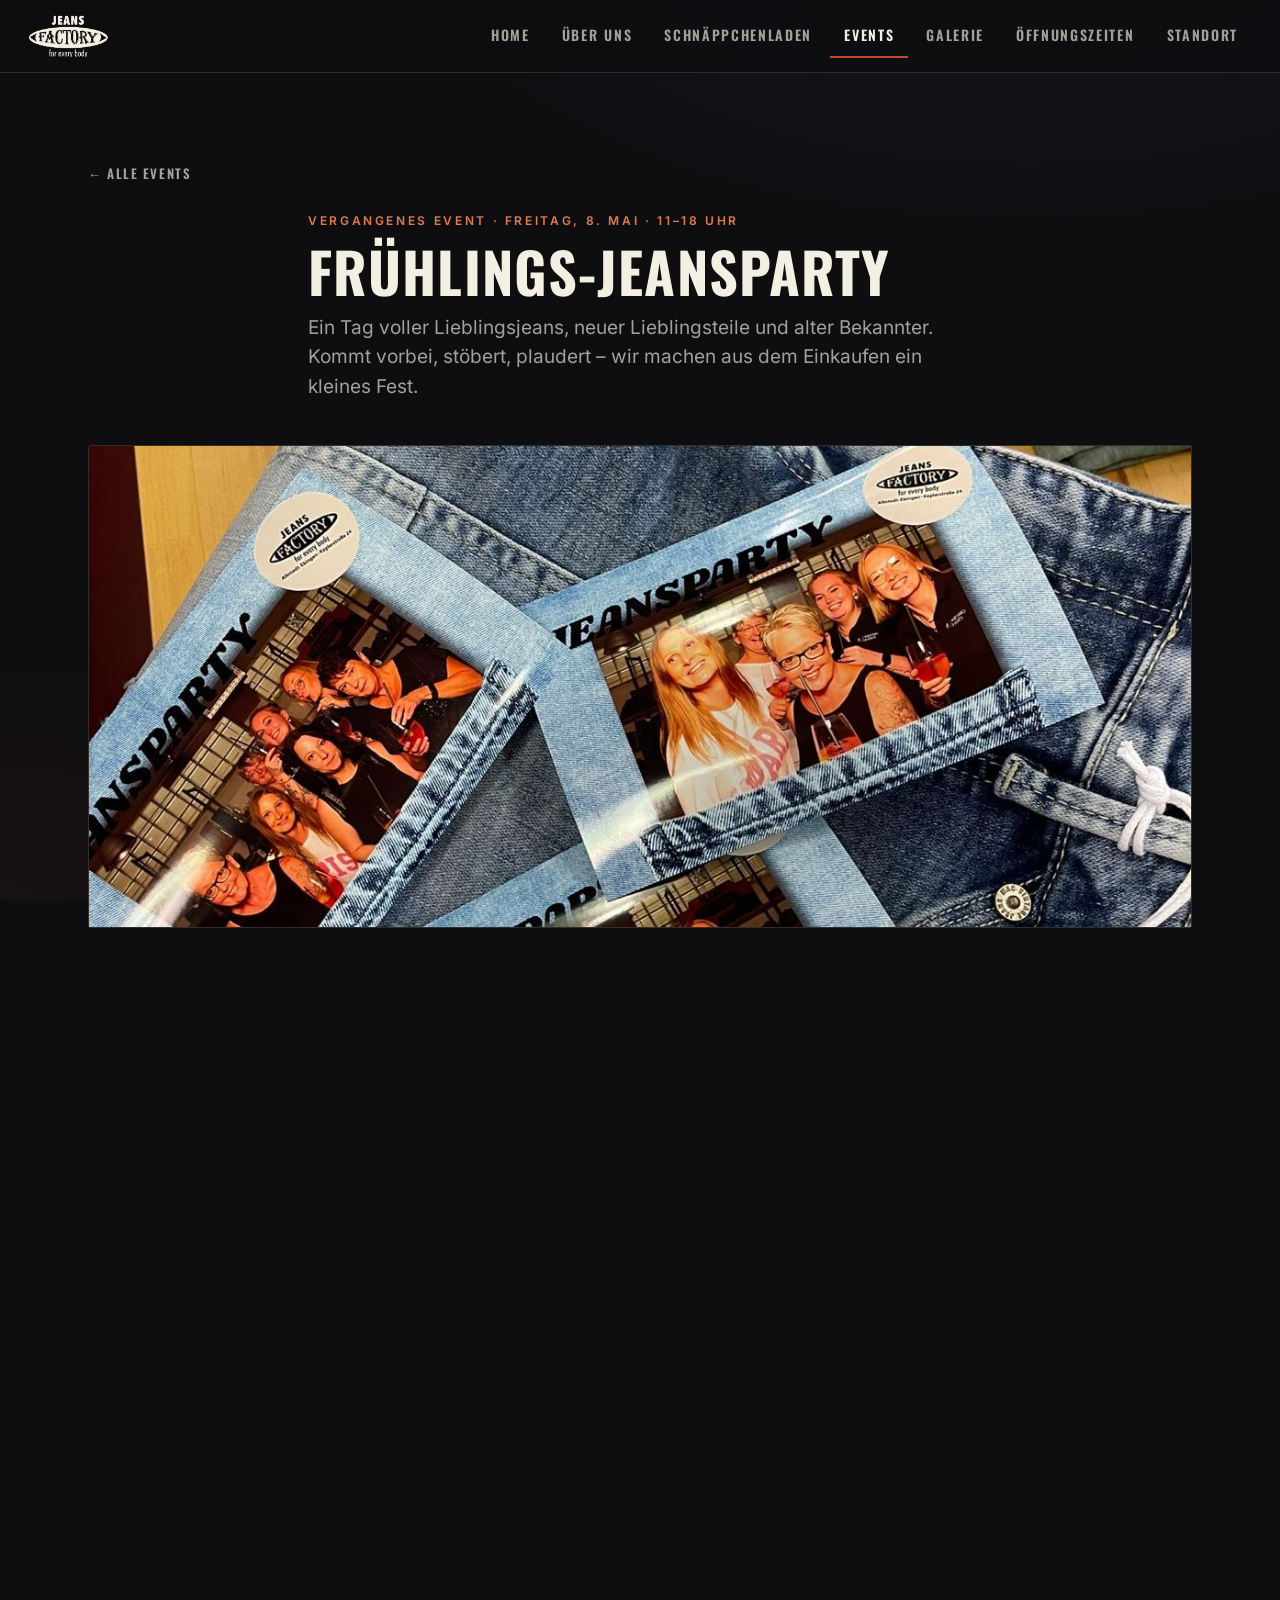
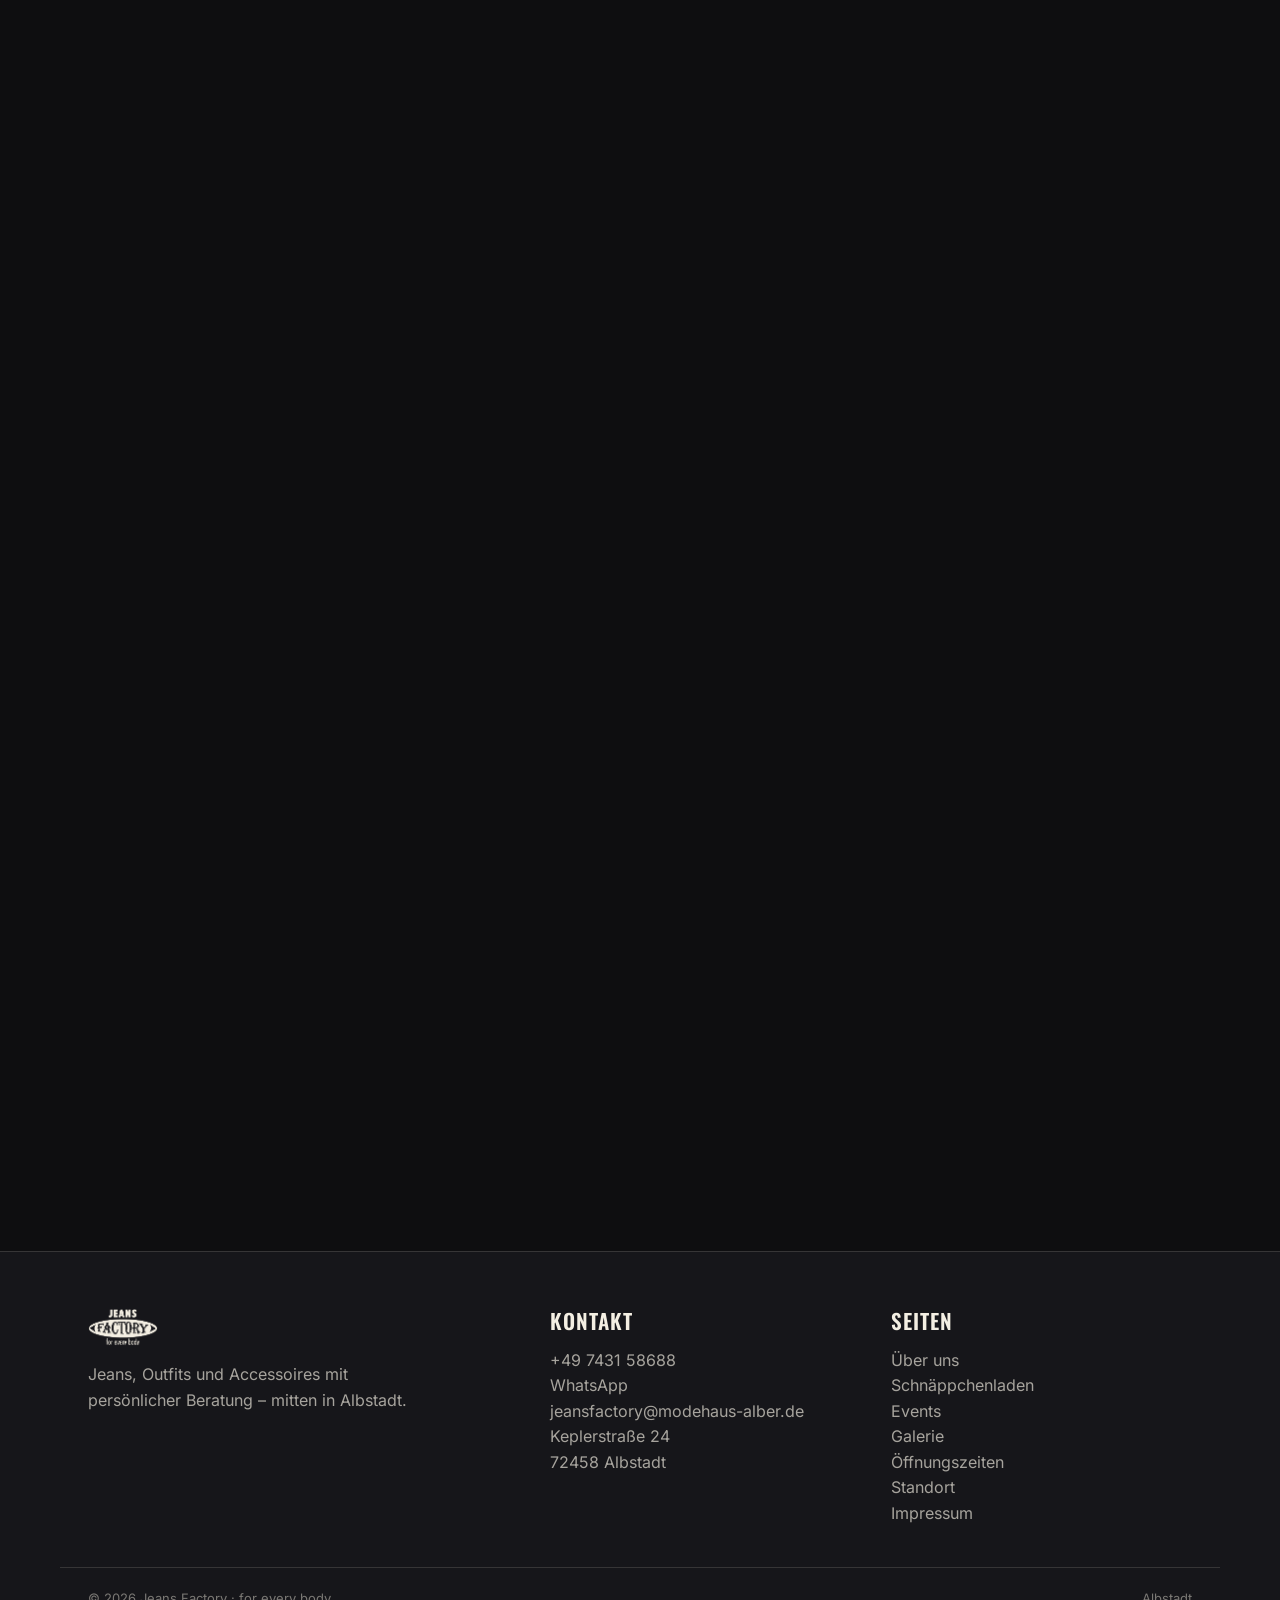
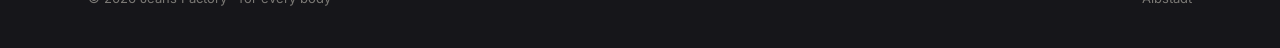
==== commit 25d14433: "Korrigiere Adressdaten und WhatsApp-Nummer - PLZ der Ludwigstraße 27 auf 72461 korrigiert (Adressen," ====
--- a/event-jeansparty-mai.html
+++ b/event-jeansparty-mai.html
@@ -5,7 +5,7 @@
 <meta name="viewport" content="width=device-width, initial-scale=1.0">
 <meta http-equiv="Content-Security-Policy" content="default-src 'none'; script-src 'self'; style-src 'self'; img-src 'self'; font-src 'self'; frame-src https://www.google.com; connect-src 'self'; form-action 'self'; base-uri 'none'; upgrade-insecure-requests">
 <meta name="referrer" content="strict-origin-when-cross-origin">
-<title>Frühlings-Jeansparty · 8. Mai | Jeans Factory Albstadt-Ebingen</title>
+<title>Frühlings-Jeansparty · 8. Mai | Jeans Factory Albstadt</title>
 <meta name="description" content="Rückblick auf unsere Frühlings-Jeansparty am 8. Mai – Top-Angebote, Cafébar, Fotospiegel, Kuchen aus dem Thermomix und Modevertreter zu Besuch.">
 <link rel="stylesheet" href="site.css">
 </head>
@@ -101,7 +101,7 @@
       <p class="muted">Schreib uns – wir sagen dir Bescheid, wenn die nächste Jeansparty steigt.</p>
     </div>
     <div class="u10">
-      <a class="btn btn-whatsapp" href="https://wa.me/49743158688">WhatsApp</a>
+      <a class="btn btn-whatsapp" href="https://wa.me/4915205650263">WhatsApp</a>
       <a class="btn btn-ghost" href="events.html">Zurück zu den Events</a>
     </div>
   </div>
@@ -112,14 +112,14 @@
   <div class="wrap footer-grid">
     <div>
       <a class="logo-chip u11" href="index.html"><img class="u12" src="assets/logo-jeansfactory.png" alt="Jeans Factory"></a>
-      <p class="muted u13">Jeans, Outfits und Accessoires mit persönlicher Beratung – mitten in Albstadt-Ebingen.</p>
+      <p class="muted u13">Jeans, Outfits und Accessoires mit persönlicher Beratung – mitten in Albstadt.</p>
     </div>
     <div>
       <h3 class="h3">Kontakt</h3>
       <p><a href="tel:+49743158688">+49 7431 58688</a></p>
-      <p><a href="https://wa.me/49743158688">WhatsApp</a></p>
+      <p><a href="https://wa.me/4915205650263">WhatsApp</a></p>
       <p><a href="mailto:jeansfactory@modehaus-alber.de">jeansfactory@modehaus-alber.de</a></p>
-      <p class="muted">Keplerstraße 24<br>72458 Albstadt-Ebingen</p>
+      <p class="muted">Keplerstraße 24<br>72458 Albstadt</p>
     </div>
     <div>
       <h3 class="h3">Seiten</h3>
@@ -134,7 +134,7 @@
   </div>
   <div class="wrap footer-note">
     <span>© 2026 Jeans Factory · for every body</span>
-    <span>Albstadt-Ebingen</span>
+    <span>Albstadt</span>
   </div>
 </footer>
 
